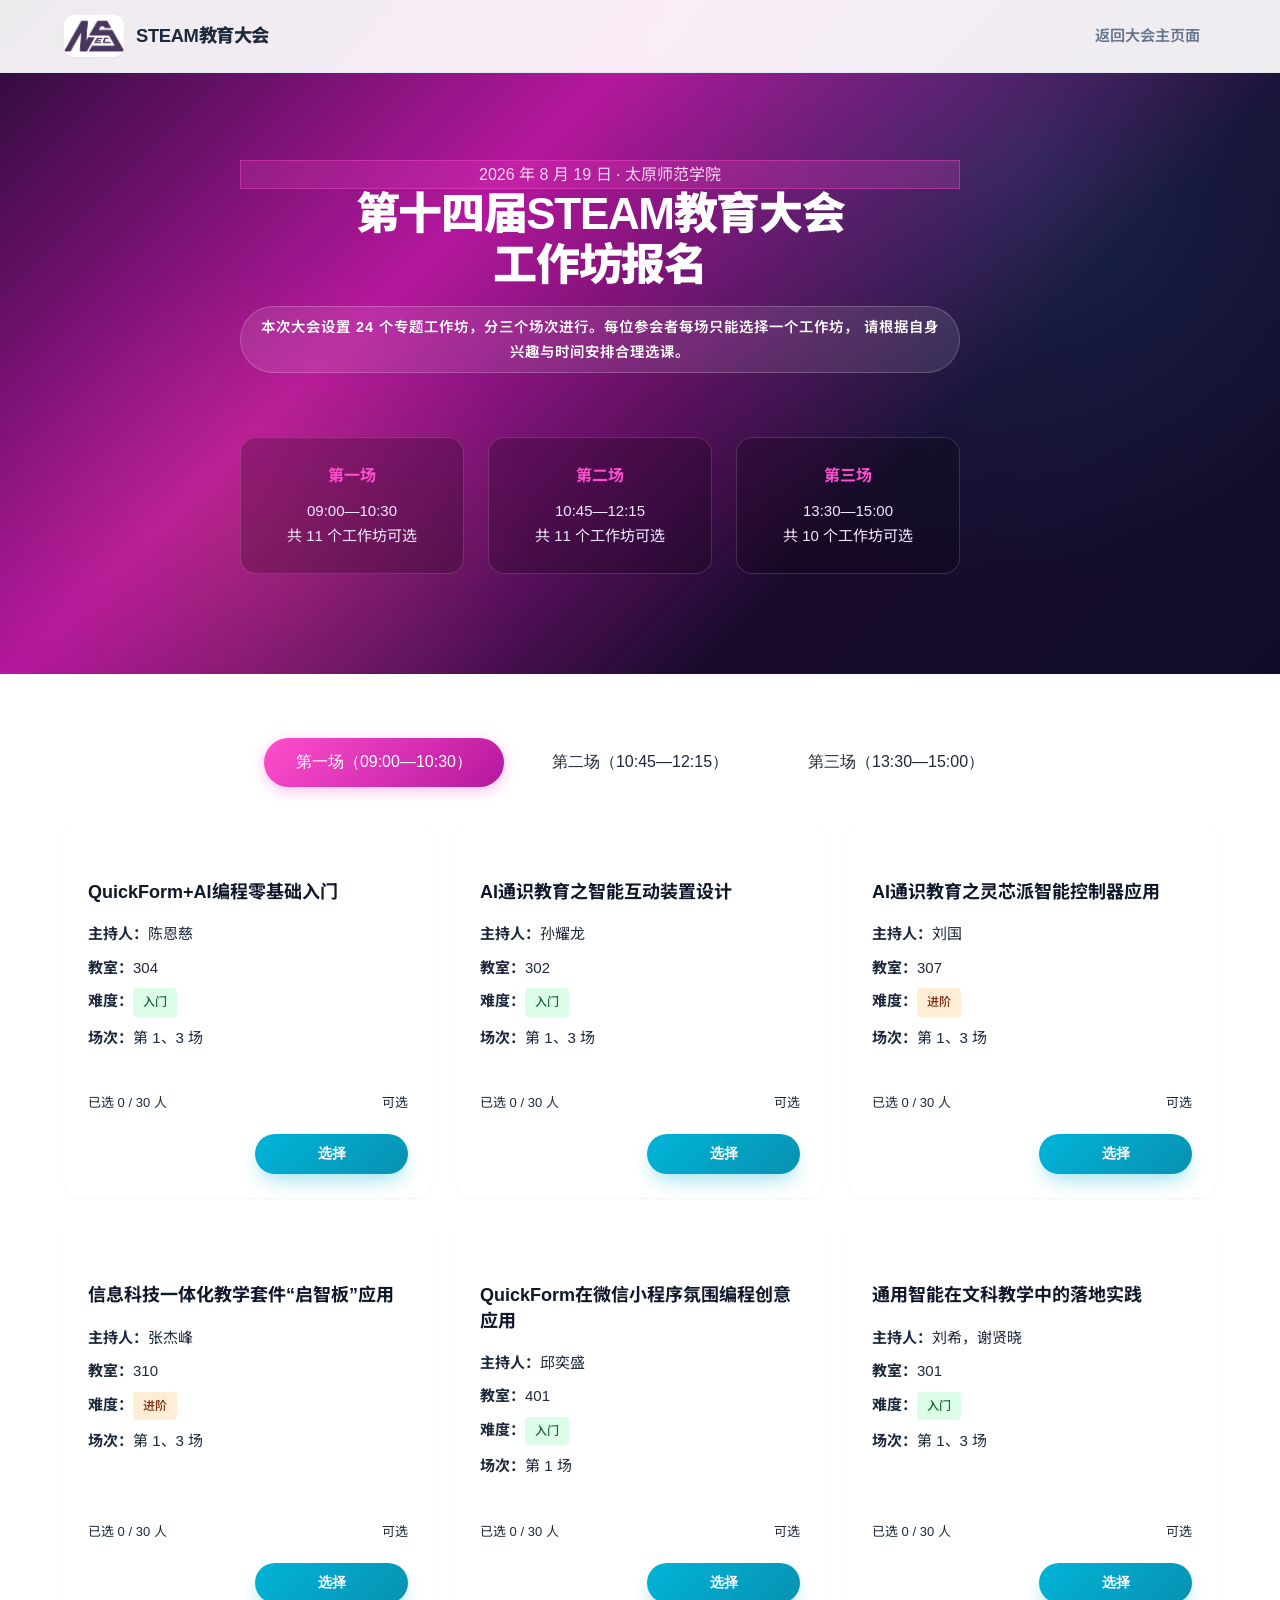
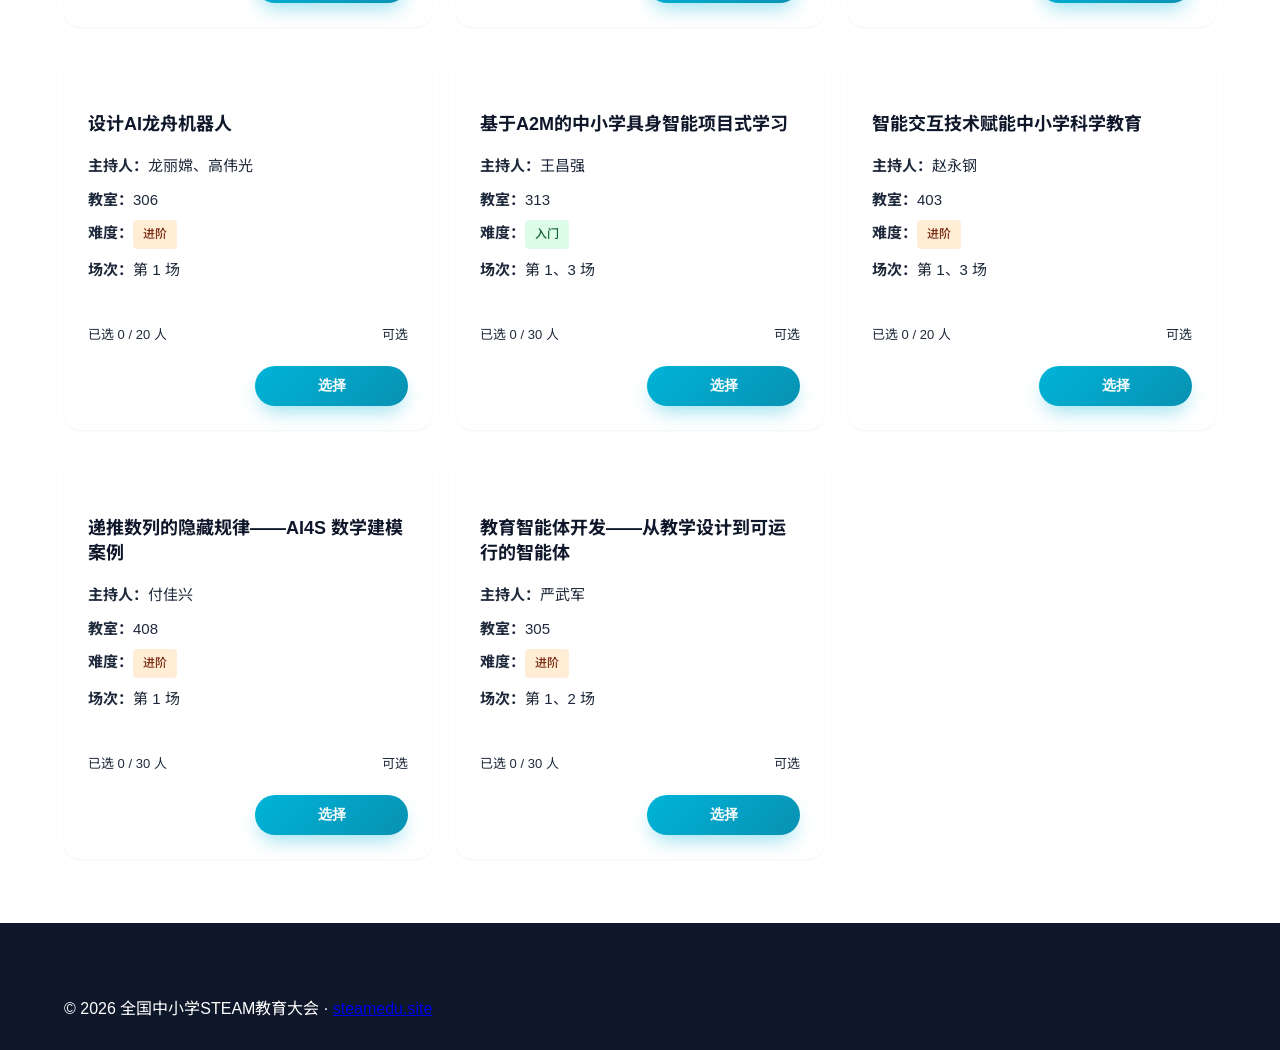
==== workshop/2026/index.html @ 45e596e3 "谢作如 更新" ====
<!DOCTYPE html>
<html lang="zh-CN">
<head>
  <meta charset="UTF-8">
  <meta name="viewport" content="width=device-width, initial-scale=1.0">
  <title>第十四届STEAM教育大会工作坊报名</title>
  <meta name="description" content="第十四届STEAM教育大会工作坊报名，支持三场工作坊选课、身份验证与在线提交。">
  <link rel="stylesheet" href="assets/css/style.css">
  <link rel="preconnect" href="https://fonts.googleapis.com">
  <link rel="preconnect" href="https://fonts.gstatic.com" crossorigin>
  <link href="https://fonts.googleapis.com/css2?family=Noto+Sans+SC:wght@300;400;500;700&display=swap" rel="stylesheet">
  <style>
    .workshop-page {
      min-height: calc(100vh - var(--header-height));
      padding: 4rem 0;
      background: var(--color-bg-alt);
    }

    .workshop-hero {
      background: linear-gradient(135deg, #240b36 0%, #b5179e 35%, #1a0b2e 70%, #0f0c29 100%);
      color: #fff;
    }

    .workshop-hero .hero-decoration {
      background:
        radial-gradient(circle at 15% 15%, rgba(255, 78, 205, 0.25) 0%, transparent 35%),
        radial-gradient(circle at 85% 85%, rgba(67, 97, 238, 0.2) 0%, transparent 35%),
        repeating-linear-gradient(-45deg, rgba(255, 255, 255, 0.03) 0px, rgba(255, 255, 255, 0.03) 1px, transparent 1px, transparent 30px);
    }

    .workshop-hero h1,
    .workshop-hero .hero-subtitle {
      color: #fff;
    }

    .workshop-hero .hero-label {
      color: #ffd6f5;
      background: rgba(255, 78, 205, 0.18);
      border: 1px solid rgba(255, 78, 205, 0.4);
    }

    .workshop-hero .hero-content {
      margin: 0 auto;
      text-align: center;
      max-width: 1100px;
    }

    .workshop-hero h1 {
      font-size: clamp(1.75rem, 4vw, 2.75rem);
      margin-bottom: 1rem;
    }

    @media (min-width: 768px) {
      .workshop-hero h1 {
        white-space: nowrap;
      }
    }

    .workshop-hero .hero-subtitle {
      margin-left: auto;
      margin-right: auto;
      max-width: 720px;
    }

    .intro-cards {
      display: grid;
      grid-template-columns: repeat(auto-fit, minmax(220px, 1fr));
      gap: 1.5rem;
      margin-top: 2.5rem;
    }

    .intro-card {
      padding: 1.5rem;
      background: rgba(0, 0, 0, 0.2);
      border: 1px solid rgba(255, 255, 255, 0.15);
      border-radius: var(--radius);
    }

    .intro-card h3 {
      margin: 0 0 0.5rem;
      font-size: 1rem;
      color: #ff4ecd;
    }

    .intro-card p {
      margin: 0;
      font-size: 0.9375rem;
      color: #f3e8ff;
    }

    .session-tabs {
      display: flex;
      justify-content: center;
      gap: 1rem;
      margin-bottom: 2rem;
      flex-wrap: wrap;
    }

    .session-tab {
      padding: 0.875rem 2rem;
      font-size: 1rem;
      font-weight: 500;
      color: var(--color-text);
      background: #fff;
      border: 1px solid var(--color-border);
      border-radius: 999px;
      cursor: pointer;
      transition: all 0.2s;
    }

    .session-tab:hover {
      border-color: var(--color-primary);
      color: var(--color-primary);
    }

    .session-tab.active {
      color: #fff;
      background: linear-gradient(135deg, #ff4ecd, #b5179e);
      border-color: transparent;
      box-shadow: 0 4px 14px rgba(255, 78, 205, 0.35);
    }

    .workshop-grid {
      display: grid;
      grid-template-columns: repeat(3, 1fr);
      gap: 1.5rem;
    }

    @media (max-width: 900px) {
      .workshop-grid {
        grid-template-columns: repeat(2, 1fr);
      }
    }

    @media (max-width: 640px) {
      .workshop-grid {
        grid-template-columns: 1fr;
      }
    }

    .workshop-card {
      display: flex;
      flex-direction: column;
      padding: 1.5rem;
      background: #fff;
      border: 1px solid var(--color-border);
      border-radius: var(--radius);
      box-shadow: var(--shadow-sm);
      transition: transform 0.2s, box-shadow 0.2s;
    }

    .workshop-card:hover {
      transform: translateY(-3px);
      box-shadow: var(--shadow-md);
    }

    .workshop-card.selected {
      border-color: #ff4ecd;
      box-shadow: 0 0 0 3px rgba(255, 78, 205, 0.12);
    }

    .workshop-card.disabled {
      opacity: 0.65;
      pointer-events: none;
    }

    .workshop-header {
      margin-bottom: 1rem;
    }

    .workshop-number {
      display: inline-block;
      margin-bottom: 0.5rem;
      padding: 0.25rem 0.625rem;
      font-size: 0.75rem;
      font-weight: 700;
      color: #fff;
      background: linear-gradient(135deg, var(--color-primary), var(--color-secondary));
      border-radius: 0.25rem;
    }

    .workshop-name {
      margin: 0;
      font-size: 1.125rem;
      font-weight: 700;
      color: #0f172a;
      cursor: pointer;
      line-height: 1.4;
    }

    .workshop-name:hover {
      color: var(--color-primary);
    }

    .workshop-meta {
      flex: 1;
      margin-bottom: 1.25rem;
    }

    .workshop-meta p {
      margin: 0 0 0.5rem;
      font-size: 0.9375rem;
      color: var(--color-text-light);
    }

    .workshop-meta strong {
      color: var(--color-text);
    }

    .workshop-progress {
      margin-bottom: 1.25rem;
    }

    .progress-bar {
      height: 0.5rem;
      background: var(--color-bg-alt);
      border-radius: 999px;
      overflow: hidden;
    }

    .progress-fill {
      height: 100%;
      background: linear-gradient(90deg, #ff4ecd, #b5179e);
      border-radius: 999px;
      transition: width 0.3s;
    }

    .progress-text {
      display: flex;
      justify-content: space-between;
      margin-top: 0.375rem;
      font-size: 0.8125rem;
      color: var(--color-text-light);
    }

    .workshop-actions {
      display: flex;
      gap: 0.75rem;
    }

    .btn-sm {
      flex: 1;
      padding: 0.625rem 1rem;
      font-size: 0.875rem;
    }

    .difficulty-badge {
      display: inline-block;
      padding: 0.25rem 0.625rem;
      font-size: 0.75rem;
      font-weight: 500;
      border-radius: 0.25rem;
    }

    .difficulty-beginner {
      color: #166534;
      background: #dcfce7;
    }

    .difficulty-advanced {
      color: #7c2d12;
      background: #ffedd5;
    }

    .modal-overlay {
      position: fixed;
      inset: 0;
      z-index: 200;
      display: none;
      align-items: center;
      justify-content: center;
      padding: 1.5rem;
      background: rgba(0, 0, 0, 0.6);
      backdrop-filter: blur(4px);
    }

    .modal-overlay.open {
      display: flex;
    }

    .modal {
      width: 100%;
      max-width: 920px;
      max-height: 90vh;
      overflow-y: auto;
      background: #fff;
      border-radius: var(--radius);
      box-shadow: var(--shadow-lg);
    }

    .modal-header {
      display: flex;
      align-items: center;
      justify-content: space-between;
      padding: 1.25rem 1.5rem;
      border-bottom: 1px solid var(--color-border);
    }

    .modal-header h3 {
      margin: 0;
      font-size: 1.5rem;
      color: #0f172a;
    }

    .modal-close {
      width: 2.25rem;
      height: 2.25rem;
      font-size: 1.75rem;
      color: var(--color-text-light);
      background: transparent;
      border: none;
      cursor: pointer;
    }

    .modal-body {
      padding: 1.5rem;
    }

    .modal-body p {
      margin: 0 0 0.75rem;
      color: var(--color-text-light);
    }

    .modal-body .detail-row {
      display: flex;
      gap: 0.5rem;
      margin-bottom: 0.625rem;
    }

    .modal-body .detail-label {
      flex-shrink: 0;
      width: 5rem;
      font-weight: 500;
      color: #0f172a;
    }

    .modal-footer {
      display: flex;
      justify-content: flex-end;
      gap: 0.75rem;
      padding: 1rem 1.5rem 1.5rem;
    }

    .detail-grid {
      display: grid;
      grid-template-columns: 260px 1fr;
      gap: 1.75rem;
    }

    @media (max-width: 720px) {
      .detail-grid {
        grid-template-columns: 1fr;
      }
    }

    .speaker-card {
      text-align: center;
    }

    .speaker-photo {
      width: 100%;
      max-width: 220px;
      aspect-ratio: 1 / 1;
      margin: 0 auto 1rem;
      object-fit: cover;
      border-radius: 50%;
      background: var(--color-bg-alt);
      border: 1px solid var(--color-border);
    }

    .speaker-photo.placeholder {
      display: flex;
      align-items: center;
      justify-content: center;
      color: var(--color-text-light);
      font-size: 0.875rem;
    }

    .speaker-photos {
      display: grid;
      grid-template-columns: repeat(2, 1fr);
      gap: 1rem;
      margin-bottom: 1rem;
    }

    .speaker-photos .speaker-photo {
      max-width: 100%;
      margin: 0;
    }

    .speaker-photos.single .speaker-photo {
      grid-column: span 2;
      max-width: 220px;
      margin: 0 auto;
    }

    .speaker-name {
      margin: 0 0 0.5rem;
      font-size: 1.125rem;
      font-weight: 700;
      color: #0f172a;
    }

    .speaker-info {
      font-size: 0.9375rem;
      color: var(--color-text-light);
      line-height: 1.6;
      text-align: left;
    }

    .workshop-description {
      margin-top: 1.25rem;
      padding-top: 1.25rem;
      border-top: 1px solid var(--color-border);
    }

    .workshop-description h4 {
      margin: 0 0 0.75rem;
      font-size: 1rem;
      color: #0f172a;
    }

    .workshop-description p {
      margin: 0;
      line-height: 1.7;
      color: var(--color-text);
    }

    .form-group {
      margin-bottom: 1rem;
    }

    .form-group label {
      display: block;
      margin-bottom: 0.375rem;
      font-weight: 500;
      color: #0f172a;
    }

    .form-control {
      width: 100%;
      padding: 0.75rem 1rem;
      font-size: 1rem;
      font-family: inherit;
      border: 1px solid var(--color-border);
      border-radius: 0.5rem;
      transition: border-color 0.2s, box-shadow 0.2s;
    }

    .form-control:focus {
      outline: none;
      border-color: var(--color-primary);
      box-shadow: 0 0 0 3px rgba(13, 110, 253, 0.1);
    }

    .status-message {
      margin-top: 1rem;
      padding: 0.875rem 1rem;
      border-radius: 0.5rem;
      font-size: 0.9375rem;
    }

    .status-message.success {
      color: #166534;
      background: #dcfce7;
    }

    .status-message.error {
      color: #991b1b;
      background: #fee2e2;
    }

    .status-message.info {
      color: #1e40af;
      background: #dbeafe;
    }

    .summary-panel {
      position: sticky;
      bottom: 1.5rem;
      max-width: 720px;
      margin: 2rem auto 0;
      padding: 1.25rem 1.5rem;
      background: #fff;
      border: 1px solid var(--color-border);
      border-radius: var(--radius);
      box-shadow: var(--shadow-lg);
    }

    .summary-panel h4 {
      margin: 0 0 0.75rem;
      font-size: 1rem;
      color: #0f172a;
    }

    .summary-list {
      margin: 0 0 1rem;
      padding: 0;
      list-style: none;
    }

    .summary-list li {
      display: flex;
      align-items: center;
      justify-content: space-between;
      gap: 1rem;
      padding: 0.625rem 0;
      font-size: 0.9375rem;
      border-bottom: 1px solid var(--color-border);
    }

    .summary-list li strong {
      flex: 1;
      min-width: 0;
      font-weight: 500;
    }

    .summary-list li .btn-sm {
      flex: 0 0 auto;
    }

    .summary-list li:last-child {
      border-bottom: none;
    }

    .summary-actions {
      display: flex;
      justify-content: flex-end;
    }

    .loading {
      text-align: center;
      padding: 3rem 0;
      color: var(--color-text-light);
    }

    .empty-state {
      text-align: center;
      padding: 3rem 0;
      color: var(--color-text-light);
    }

    @media (max-width: 640px) {
      .session-tab {
        padding: 0.75rem 1.25rem;
        font-size: 0.9375rem;
      }

      .modal {
        max-height: 95vh;
      }
    }
  </style>
</head>
<body>
  <header class="site-header">
    <div class="container">
      <a href="../../index.html" class="logo">
        <img src="../../images/logo_s.jpg" alt="全国中小学STEAM教育大会" class="logo-img">
        <span class="logo-text">STEAM教育大会</span>
      </a>
      <nav class="main-nav">
        <button class="nav-toggle" aria-label="打开菜单" aria-expanded="false">
          <span></span>
          <span></span>
          <span></span>
        </button>
        <ul class="nav-list">
          <li><a href="../../current.html">返回大会主页面</a></li>
        </ul>
      </nav>
    </div>
  </header>

  <main>
    <section class="hero workshop-hero">
      <div class="container">
        <div class="hero-content">
          <p class="hero-label">2026 年 8 月 19 日 · 太原师范学院</p>
          <h1>第十四届STEAM教育大会<br>工作坊报名</h1>
          <p class="hero-subtitle">
            本次大会设置 24 个专题工作坊，分三个场次进行。每位参会者每场只能选择一个工作坊，
            请根据自身兴趣与时间安排合理选课。
          </p>
          <div class="intro-cards">
            <div class="intro-card">
              <h3>第一场</h3>
              <p>09:00—10:30<br>共 11 个工作坊可选</p>
            </div>
            <div class="intro-card">
              <h3>第二场</h3>
              <p>10:45—12:15<br>共 11 个工作坊可选</p>
            </div>
            <div class="intro-card">
              <h3>第三场</h3>
              <p>13:30—15:00<br>共 10 个工作坊可选</p>
            </div>
          </div>
        </div>
      </div>
      <div class="hero-decoration" aria-hidden="true"></div>
    </section>

    <section class="workshop-page">
      <div class="container">
                <div class="session-tabs">
          <button class="session-tab active" data-session="1">第一场（09:00—10:30）</button>
          <button class="session-tab" data-session="2">第二场（10:45—12:15）</button>
          <button class="session-tab" data-session="3">第三场（13:30—15:00）</button>
        </div>

        <div id="workshopContainer" class="workshop-grid">
          <div class="loading">正在加载工作坊数据…</div>
        </div>

        <div id="summaryPanel" class="summary-panel" style="display: none;">
          <h4>已选工作坊</h4>
          <ul id="summaryList" class="summary-list"></ul>
          <div id="summaryStatus" class="status-message" style="display: none; margin-top: 1rem;"></div>
        </div>
      </div>
    </section>
  </main>

  <footer class="site-footer">
    <div class="container">
      <p>© <span id="year"></span> 全国中小学STEAM教育大会 · <a href="https://steamedu.site">steamedu.site</a></p>
    </div>
  </footer>

  <!-- Workshop Detail Modal -->
  <div class="modal-overlay" id="detailModal" aria-hidden="true">
    <div class="modal" role="dialog" aria-modal="true" aria-labelledby="detailModalTitle">
      <div class="modal-header">
        <h3 id="detailModalTitle">工作坊详情</h3>
        <button class="modal-close" data-close-modal>&times;</button>
      </div>
      <div class="modal-body" id="detailModalBody">
        <p>加载中…</p>
      </div>
      <div class="modal-footer">
        <button class="btn btn-secondary btn-sm" data-close-modal>关闭</button>
        <button class="btn btn-primary btn-sm" id="detailSelectBtn">选择该工作坊</button>
      </div>
    </div>
  </div>

  <!-- Identity Verification Modal -->
  <div class="modal-overlay" id="verifyModal" aria-hidden="true">
    <div class="modal" role="dialog" aria-modal="true" aria-labelledby="verifyModalTitle">
      <div class="modal-header">
        <h3 id="verifyModalTitle">身份验证</h3>
        <button class="modal-close" data-close-modal>&times;</button>
      </div>
      <div class="modal-body">
        <p id="verifyModalHint">请填写报名信息，系统将核验您是否在参会名单中。</p>
        <form id="verifyForm">
          <div class="form-group">
            <label for="userName">姓名</label>
            <input type="text" id="userName" class="form-control" placeholder="请输入姓名" required>
          </div>
          <div class="form-group">
            <label for="userPhone">手机（后 4 位）</label>
            <input type="tel" id="userPhone" class="form-control" placeholder="请输入手机后 4 位" maxlength="11" required>
            <span class="hint">为便于核验，请输入报名手机号的最后 4 位。</span>
          </div>
          <div id="verifyStatus" class="status-message" style="display: none;"></div>
          <div class="modal-footer" style="padding: 1rem 0 0;">
            <button type="button" class="btn btn-secondary btn-sm" data-close-modal>取消</button>
            <button type="submit" class="btn btn-primary btn-sm">验证并提交</button>
          </div>
        </form>
      </div>
    </div>
  </div>

  <script>
    document.getElementById('year').textContent = new Date().getFullYear();

    // Embedded workshop data from conference handbook
    // Embedded workshop data from conference handbook
    const WORKSHOPS = [
      {
            "id": 1,
            "name": "QuickForm+AI编程零基础入门",
            "target": "基础教育",
            "speaker": "陈恩慈",
            "location": "304",
            "time": "9:00-10:30、13:30-15:00",
            "sessions": [1,3],
            "capacity": 30,
            "difficulty": "入门",
            "description": "【工作坊简介】\nQuickForm是一个由温州科技高级中学和温州大学联合开发的轻量级数据服务，专门为大模型生成的交互网页而设计，嵌入专用地址后即可实现数据收集、分析与报告生成，专注于提供智能的数据分析和可视化功能。QuickForm发布后很快得到数万一线老师的欢迎，设计出各种创意应用。本工作坊介绍如何借助AI大模型，以自然语言编程的方式开发交互网页，并实现数据存储、读取，生成大屏数据看板、智能分析等。\n\n【预期产出】\n借助QuickForm完成一到两个教学相关的交互式网页案例的闭环设计。\n\n【参与者要求】\n自带笔记本电脑，预装谷歌浏览器（推荐）",
            "speakerInfo": "温州科技高级中学科创中心团队成员，温州科技高级中学科创导师，QuickForm教师版负责人，中国儿童中心人工智能课题负责人，多次指导学生在省市级比赛中获奖。",
            "speakerPhoto": "speakers/workshop_1_speaker1.jpeg",
            "speakerPhotos": ["speakers/workshop_1_speaker1.jpeg"]
      },
      {
            "id": 2,
            "name": "QuickForm在科技教育中的创意应用",
            "target": "基础教育",
            "speaker": "谢作如",
            "location": "308",
            "time": "10:45-12:15",
            "sessions": [2],
            "capacity": 30,
            "difficulty": "入门",
            "description": "【工作坊简介】\nQuickForm数据服务结合AI大模型，不需要编程基础就能开发各种交互网页，支持科技教育的实施。本工作坊精选了QuickForm在线版的各种精品项目，展示QuickForm在科技教育中各种创意应用，如科学数据汇聚、定时实验观测、多模态数据采集等。主持人不仅手把手展示一个最简交互网页的制作流程，还将介绍QFlink服务的使用，并展示如何在本地借助龙虾类工具配置环境，二次开发。\n\n【预期产出】\n借助大模型或者通用智能体，基于QuickForm数据服务实现个性化的创意应用。\n\n【参与者要求】\n自带电脑、提前安装workbuddy、QClaw和Trae等工具",
            "speakerInfo": "温州科技高级中学AI科创中心主任，正高级教师，浙江省特级教师，中国青少年科技教育工作者协会AI普及教育专业委员会副主任委员，中国STEM教育2029创新行动计划专家库成员，XEduPro、QuickForm等开源项目发起人，清华大学出版社人工智能通识教材执行主编。",
            "speakerPhoto": "speakers/workshop_2_speaker1.jpeg",
            "speakerPhotos": ["speakers/workshop_2_speaker1.jpeg"]
      },
      {
            "id": 3,
            "name": "基于 XEdu Client 的 AI 实验设计与教学应用",
            "target": "基础教育",
            "speaker": "王海涛，孙蒙恩",
            "location": "309",
            "time": "10:45-12:15",
            "sessions": [2],
            "capacity": 20,
            "difficulty": "进阶",
            "description": "【工作坊简介】\nXEdu Client 面向人工智能日常课堂中的真实需求，帮助教师解决实验环境搭建繁、教学资源组织散、学生动手参与弱、AI 案例难迁移等问题，让 AI 课程从“演示型教学”走向“体验式、任务式、实践型教学”。本工作坊将结合“人体姿态控制开源硬件”主题案例，带领教师体验如何借助 XEdu Client 组织资源、开展实验、创建课程并分享课程，使 AI 教学更容易在日常课堂中落地。\n\n【预期产出】\n完成一次“人体姿态控制开源硬件”AI 实验体验，并基于 XEdu Client 创建和分享一门可用于日常教学的课程。\n\n【参与者要求】\n自带电脑，XEdu Client 教师快速上手根据文档提前安装与熟悉 XEdu Client",
            "speakerInfo": "王海涛，上海科技大学附属学校教师，XEduPro项目核心成员，XEdu Client 项目发起人，清华大学《人工智能通识》教材八年级分册主编。主持编写中国科协青少中心发布的《全国青少年人工智能创新实践案例指南》，曾任浦江国家实验室教育研究员，商汤科技高级项目经理。长期从事人工智能课程设计、教学实践与项目推广工作。\n孙蒙恩，上海科技大学附属学校教师，从事科学、创客类课程开发与教学实践。",
            "speakerPhoto": "speakers/workshop_3_speaker1.png",
            "speakerPhotos": ["speakers/workshop_3_speaker1.png"]
      },
      {
            "id": 4,
            "name": "AI通识教育之智能互动装置设计",
            "target": "基础教育",
            "speaker": "孙耀龙",
            "location": "302",
            "time": "9:00-10:30、13:30-15:00",
            "sessions": [1,3],
            "capacity": 30,
            "difficulty": "入门",
            "description": "【工作坊简介】\n人工智能互动展品系列是一个由多个独立人工智能互动展品模块组成的智能互动装置，每个人工智能互动展品都集成了不同的传感器（如距离、触摸、声音、光线等）和输出元件（如LED灯带、舵机、扬声器、显示屏等）。本工作坊将带领参与者零代码训练一个属于自己的AI分类模型，并将其部署到人工智能互动展品硬件上，让每个人工智能互动展品“听懂”特定指令并做出专属反应。\n\n【预期产出】\n零代码完成一个AI分类模型的训练与部署，将模型部署到人工智能互动展品硬件上，实现“触发→识别→反馈”的完整互动。\n\n【参与者要求】\n自带笔记本电脑",
            "speakerInfo": "电子信息专家，太原市人工智能行业协会科普专业委员会副主任。",
            "speakerPhoto": "speakers/workshop_4_speaker1.png",
            "speakerPhotos": ["speakers/workshop_4_speaker1.png"]
      },
      {
            "id": 5,
            "name": "AI通识教育之灵芯派智能控制器应用",
            "target": "基础教育",
            "speaker": "刘国",
            "location": "307",
            "time": "9:00-10:30、13:30-15:00",
            "sessions": [1,3],
            "capacity": 30,
            "difficulty": "进阶",
            "description": "【工作坊简介】\n灵芯派是专为中小学人工智能教育设计的智能控制器，搭载1.0TOPS AI算力NPU，集成4寸触摸屏、麦克风、扬声器及6路传感器/6路电机接口，兼容中鸣机器人全生态传感器与执行器。本工作坊将以灵芯派为核心平台，带领参与者经历的完整AI硬件开发流程。让参与者在2小时内掌握灵芯派从开机到AI应用落地的全流程操作，最终完成一个\"语音指令→大模型理解→硬件响应\"的具身智能互动项目。\n\n【预期产出】\n学会调用smartpi库实现视觉识别（手势/人脸/目标/姿态/二维码）、语音交互（ASR+TTS）、模型推理（ONNX/RKNN）及联网大模型（DeepSeek-V3）等AI能力，完成1-2个可带走的课堂级AI互动项目。\n\n【参与者要求】\n自带笔记本电脑",
            "speakerInfo": "太原市尖草坪区中小学信息技术工作室主持人、太原市高中信息技术兼职教研员、太原市高中信息技术学科带头人、太原市教育技术类名师工作室导师、山西省高中信息技术教学评价专家组成员、中国电子学会人工智能专家组成员。",
            "speakerPhoto": "speakers/workshop_5_speaker1.jpeg",
            "speakerPhotos": ["speakers/workshop_5_speaker1.jpeg"]
      },
      {
            "id": 6,
            "name": "信息科技一体化教学套件“启智板”应用",
            "target": "基础教育",
            "speaker": "张杰峰",
            "location": "310",
            "time": "9:00-10:30、13:30-15:00",
            "sessions": [1,3],
            "capacity": 30,
            "difficulty": "进阶",
            "description": "【工作坊简介】\n本工作坊依托专为小学、初中信息科技课程研发的“启智板”信息科技一体化教学套件，旨在帮助参与者深入理解物联网与人工智能的硬件底层逻辑。套件以高性能ESP32-S3处理器为核心，集成了Wi-Fi/蓝牙通信、多种传感器（彩灯、按键、光敏、声音、图像识别等）及执行器，构建了“硬件实操-软件编程-虚实融合”的三位一体教学体系。参与者将利用图形化或Python编程平台，调用启智板内置的丰富接口，从零搭建一个具备环境感知能力的智能终端。\n\n【预期产出】\n设计并实现一个具备远程监控或自动化控制功能的智能装置。\n\n【参与者要求】\n自带笔记本电脑",
            "speakerInfo": "太原市刘瑞军名师工作室导师，山西省中考命题组核心成员，山西省教学能手，太原市学科带头人，“国培计划”优秀辅导员。",
            "speakerPhoto": "speakers/workshop_6_speaker1.jpeg",
            "speakerPhotos": ["speakers/workshop_6_speaker1.jpeg"]
      },
      {
            "id": 7,
            "name": "QuickForm在微信小程序氛围编程创意应用",
            "target": "基础教育",
            "speaker": "邱奕盛",
            "location": "401",
            "time": "9:00-10:30",
            "sessions": [1],
            "capacity": 30,
            "difficulty": "入门",
            "description": "【工作坊简介】\n微信小程序作为国内日活用户数量领先的程序平台，非常适合作为学生氛围编程的练手项目。“微信小程序教育平台”完全公益、免费，致力于促进青少年科技创新培养。本工作坊为老师准备了“微信小程序教育平台”教师版体验账号，老师可以借助免费不限量的氛围编程助手，快速实现可以分发的小程序开发。再结合QuickForm，可以便捷地搭建小程序后台服务，实现前后段敏捷开发。\n\n【预期产出】\n每位参与者完成QuickForm的注册，并完成1-2个微信小程序的敏捷开发，最后得到小程序码。\n\n【参与者要求】\n携带手机和电脑，预装谷歌浏览器，可以提前注册QuickForm（https://quickform.cn/ ）。",
            "speakerInfo": "上海科技大学附属学校教师，开设信息科技、人工智能、APCSP等课程。主导完成XEduPro算力国产化迁移工作。曾任上海人工智能实验室研究员，负责开源系列工具XEdu等智能教育工具和课程研发，2023年度创客教育创新人物，参与《基于AI全链路项目的高中生人工智能素养培养策略研究》《一体化开源儿童人工智能教学平台的开发研究》等课题研究，参与编写清华大学出版社《信息科技》、《人工智能通识》等教材。",
            "speakerPhoto": "speakers/workshop_7_speaker1.png",
            "speakerPhotos": ["speakers/workshop_7_speaker1.png"]
      },
      {
            "id": 8,
            "name": "WorkBuddy赋能AI教学创意应用",
            "target": "基础教育",
            "speaker": "曹辰阳",
            "location": "404",
            "time": "10:45-12:15",
            "sessions": [2],
            "capacity": 30,
            "difficulty": "入门",
            "description": "【工作坊简介】\nAI工具正深度改变教师备课教研与课堂实践。WorkBuddy是面向教学场景的AI智能工作台，可辅助教师快速生成教案、交互课件、课题小工具等教学资源。本工作坊提供实操体验环境，教师依托WorkBuddy无需复杂编程，即可快速产出可用的教学素材与课堂小应用，助力日常备课、课堂教学、课题研究落地实践。\n\n【预期产出】\n每位参与者完成WorkBuddy实操体验，借助WorkBuddy完成2‑3份教学成果，可产出教案、交互课件或课堂课题小工具成品。\n\n【参与者要求】\n携带手机和电脑，预装谷歌浏览器和workbuddy软件，需要提前注册登录workbuddy",
            "speakerInfo": "中国教育技术协会数字化环境专委会高级教员，AI+教育领域资深专家。深耕教育数智化多年，主导多款AI教学产品规划与迭代，带领团队攻克教学场景智能化核心难题，推动技术与课堂、实训深度融合，以数智手段赋能教育提质增效。",
            "speakerPhoto": "speakers/workshop_8_speaker1.png",
            "speakerPhotos": ["speakers/workshop_8_speaker1.png"]
      },
      {
            "id": 9,
            "name": "QuickClass赋能教学研一体化",
            "target": "基础教育",
            "speaker": "耿秋萍",
            "location": "313",
            "time": "10:45-12:15",
            "sessions": [2],
            "capacity": 30,
            "difficulty": "入门",
            "description": "【工作坊简介】\nQuickClass是一个面向课堂的AI智能体教学平台，不需技术背景就能搭建AI驱动的互动课堂。本工作坊精选了QuickClass的典型课例项目，展示其在跨学科中的创意应用。将演示如何本地部署与配置，，并手把手指导完成一个完整课例的搭建全流程，还将介绍如何基于课堂数据一键生成学情报告与教研论文初稿，并演示满足个性化教研需求。\n\n【预期产出】\n完成QuickClass的本地部署与配置，借助QuickClass完成一个完整的AI互动课例搭建，可产出可直接运行的AI课堂活动、一份多维学情分析报告以及一篇自动生成的教研论文初稿\n\n【参与者要求】\n自带笔记本电脑",
            "speakerInfo": "江阴市山观高级中学教师，无锡市学科带头人，江苏省人工智能领航教师。曾获江苏省基本功一等奖、无锡市优质课一等奖、无锡市教师技能大赛一等奖。主持江苏省重点规划课题《发生学视角下高中人工智能课程项目化教学的实践研究》，并核心参与国家社科基金课题与多项省市规划课题研究。",
            "speakerPhoto": "speakers/workshop_9_speaker1.png",
            "speakerPhotos": ["speakers/workshop_9_speaker1.png"]
      },
      {
            "id": 10,
            "name": "DeepSeek技术助力科学实践课设计",
            "target": "基础教育",
            "speaker": "何国柱",
            "location": "405",
            "time": "10:45-12:15",
            "sessions": [2],
            "capacity": 20,
            "difficulty": "入门",
            "description": "【工作坊简介】\n深圳市“每周半天计划”：以万物为教材，把世界做课堂，从2024年秋季学期，启动“每周半天计划”。其中科学实践课程的开发是一大版块，利用DeepSeek等技术助力科学实践课的开发与设计，让技术成为连接知识与现实的桥梁，引导学生在真实情境中探索科学奥秘。本课程旨在打破传统课堂边界，通过技术赋能与实地探究的深度融合，让学生在“做中学”里重塑科学思维，真正实现对自然规律的深度理解与创新应用。这不仅是教学方式的革新，更是教育回归本质的尝试：让知识在触摸中变得温热，让思维在行走中生出根系。\n\n【预期产出】\n将沉淀半天（3课时）可复制的“技术+实地”科学实践课程体系，包含完整的教案库、学生探究手册及教师指导指南。\n\n【参与者要求】\n需具备基础科学探究兴趣，对Al工具有一定操作能力，并拥有良好的团队协作精神与户外实践安全意识。",
            "speakerInfo": "深圳市格致中学化学教师，高级教师，广东教育学会家校社协同育人专业委员会理事。山西师范大学教育（学科教学化学）专业学位硕士研究生行业导师。参与编写论著4部，专著1部，公开发表论文2篇，获得省教学成果奖二等奖，主持省规划课题1项（已结题），主持深圳市“每周半天计划”一项（已结项），参与深圳市每周半天计划一项（已结项），在跨学科项目式学习与科学实践课程开发方面拥有丰富的理论与实践经验。",
            "speakerPhoto": "speakers/workshop_10_speaker1.png",
            "speakerPhotos": ["speakers/workshop_10_speaker1.png"]
      },
      {
            "id": 11,
            "name": "通用智能在文科教学中的落地实践",
            "target": "基础教育",
            "speaker": "刘希，谢贤晓",
            "location": "301",
            "time": "9:00-10:30、13:30-15:00",
            "sessions": [1,3],
            "capacity": 30,
            "difficulty": "入门",
            "description": "【工作坊简介】\n文科教师面对大量结构相似的重复工作——备课资源、课堂互动工具、数据整理、材料归档，每次都从头来过。本工作坊从一位小学语文教师的真实实践出发，展示如何利用桌面智能体workbuddy将教学流程封装为可复用的Skill技能包，覆盖文档生成与HTML交互网页制作。参与者无需编程基础，将经历\"跑通场景→封装Skill→反复调用\"的完整过程，最终每人产出一个适配自身教学需求的Skill，工作坊结束即可用于日常。\n\n【预期产出】\n每位参与者独立完成一个WorkBuddySkill技能包的设计与开发\n\n【参与者要求】\n携带手机和电脑，预装workbuddy软件，需要提前注册登录workbuddy",
            "speakerInfo": "谢贤晓，平阳县教师发展中心副主任，小学信息科技、创客研训员，中国电子学会现代教育技术分会创客教育专家组成员，2023年度全国创客教育创新人物提名奖。清华大学出版社《信息科技》、《人工智能通识》教材小学段副主编。\n刘希，跨界教育践行者，AI语文教学先行者。杭州市竞舟小学语文高级教师，持有中国电子学会AI智能体应用开发工程师及中科院心理所心理咨询师双项认证，深耕AI技术应用与儿童心理成长。曾获杭州市教育改革创新\"十大年度班主任\"、浙江省优秀班集体班主任、全国创新杯竞赛优秀指导师；论文多次获省一等奖，发表于《小学语文教师》等核心期刊。参于编写《课文里的写作密码》《绘本里的写作密码》《小学生快乐阅读三合一》等书籍，即将出版书籍《AI语文学习法》。",
            "speakerPhoto": "speakers/workshop_11_speaker1.jpeg",
            "speakerPhotos": ["speakers/workshop_11_speaker1.jpeg","speakers/workshop_11_speaker2.jpeg"]
      },
      {
            "id": 12,
            "name": "设计AI龙舟机器人",
            "target": "基础教育",
            "speaker": "龙丽嫦、高伟光",
            "location": "306",
            "time": "9:00-10:30",
            "sessions": [1],
            "capacity": 20,
            "difficulty": "进阶",
            "description": "【工作坊简介】\n本工作坊以中国传统龙舟文化为载体，融合人工智能技术，带领教师体验完整的STEAM项目式学习流程。参与者将亲手完成AI龙舟机器人的工程搭建、MIND+图形化编程开发，以及AI视觉等前沿技术的实际接入与应用。主要是通过机器人结构件完成龙舟模型的机械装配，理解传动等结构设计原理。基于Arduino硬件平台，使用MIND+图形化编程环境实现龙舟机器人的运动控制、传感器反馈与交互逻辑。引入AI模块，让机器人具备\"智能判断\"能力，体验人工智能在教育场景中的落地实践。\n\n【预期产出】\n帮助教师掌握一套完整的AI+机器人教学案例，能够在返校后独立开展类似课程。\n\n【参与者要求】\n自带有摄像头的笔记本电脑，预装Mind+1.81RC3.0",
            "speakerInfo": "龙丽嫦，广东省特级教师,广州市电化教育馆教研员，红棉创客空间创始人、负责人。华南师范大学教师教育学部兼职教授、教育信息术学院校外硕士生导师。广州市龙丽教育专家工作室主持人(2025-2027年)。广东省科技教育名师工作室主持人(2023-2027年)，广州市第三批名教师(2013年)。中国电子学会现代教育技术分会创客教育专家委员。曾任多年全国中小学创客项目评委专家组组长、全国人工智能示范区校)培育项目师资培训组组长。全国普通高中信息技术教材(粤教版)选择性必修6《开源硬件项目设计》主编。主持多个国家级、省市级科创课题，在《电化教育研究》等核心期刊、其他各级学术期刊公开发表论文30多篇，出版著作3本，参与制作课程被认定为国家级、省级一流本科课程，作为主持人获广东省基础教育教学成果奖一等奖2项。将红棉创客空间打造为广州市、广东省首批优秀教育创客空间，培育红棉创客教育导师团队为省级实践共同体重点项目成员,多位成员成长为省、市科技教育名教师、名师工作室主持人。获2023年全国十大创客年度人物称号。\n高伟光，广州市白云中学信息技术教师、科创中心负责人，广州市白云区科创/STEAM教育应用联盟基地负责人。现任广东省科技教育名师工作室主持人，广州市电化教育馆红棉创客空间创客导师。获评南粤优秀教师、广东省科普讲师团成员、广州市优秀科普工作者、广州市十佳科技辅导员、广东省教学成果一等奖。2019—2026年担任原电脑制作活动广东省省赛创意智造项目负责人及评委。近年来指导学生参加各级竞赛获区级以上荣誉277项（次）、市级120项（次）、省级以上36项（次）、国家级5项（次），其中全国一等奖2项（次）。多次担任App Invento r培训、创客专项培训、激光切割技术师资培训主讲导师。参与编著《激光切割与LaserMaker建模》《App Inventor与开源硬件创意编程》《超有趣的少儿STEAM学习项目》《App Inventor创意趣味编程进阶》等著作；全国普通高中信息技术教材（粤教版）选择性必修6《开源硬件项目设计》核心作者。",
            "speakerPhoto": "speakers/workshop_12_speaker1.jpeg",
            "speakerPhotos": ["speakers/workshop_12_speaker1.jpeg","speakers/workshop_12_speaker2.jpeg"]
      },
      {
            "id": 13,
            "name": "基于A2M的中小学具身智能项目式学习",
            "target": "基础教育",
            "speaker": "王昌强",
            "location": "313",
            "time": "9:00-10:30、13:30-15:00",
            "sessions": [1,3],
            "capacity": 30,
            "difficulty": "入门",
            "description": "【工作坊简介】\n面向中小学科技教师、信息科技教师及STEAM教育工作者，以一个可现场完成的智能装置为载体，带领参与者使用A2M平台经历“创意构思—任务生成—AI编程—硬件接线—运行测试—原理理解—作品改进—成果展示”的完整过程。工作坊突出AI与开源硬件的深度融合，强调AI不是代替学生思考，而是帮助学生降低编程门槛，在真实作品中学习传感器、控制逻辑与工程调试，探索可复制、可评价、可持续实施的中小学人工智能项目式教学模式。\n\n【预期产出】\n借助A2M平台完成简易嵌入式开发作品\n\n【参与者要求】\n自带笔记本电脑",
            "speakerInfo": "中国儿童中心科技教育教师，长期从事青少年科技教育、编程教育、创客教育及开源硬件项目教学，聚焦人工智能赋能科学教育与项目式学习实践。现开展“基于AI编程工具的开源硬件项目式课程设计与实施研究”，参与A2M平台研发与课程实践，注重将真实问题、工程设计、作品迭代和过程性评价融入课堂，在科技课程研发、学生创新作品指导及科技竞赛辅导等方面具有丰富的一线经验。",
            "speakerPhoto": "speakers/workshop_13_speaker1.jpeg",
            "speakerPhotos": ["speakers/workshop_13_speaker1.jpeg"]
      },
      {
            "id": 14,
            "name": "基于龙虾类工具的智能家居案例设计",
            "target": "基础教育",
            "speaker": "郑祥",
            "location": "302",
            "time": "10:45-12:15",
            "sessions": [2],
            "capacity": 30,
            "difficulty": "进阶",
            "description": "【工作坊简介】\n语音控灯、智能调速、自动感应，这些常见的智能家居功能究竟如何实现？本工作坊以掌控板为硬件基础，结合本地类龙虾工具与SIoT物联网平台的安装部署与实操使用，通过几个典型的智能家居案例分享，带领学员从零基础实现有趣的智能家居互动案例。\n\n【预期产出】\n每位参与者将掌握用本地类龙虾工具实现个性化的智能家居互动作品。\n\n【参与者要求】\n自带笔记本电脑",
            "speakerInfo": "2016年《全国校长信息化领导能力高级研修班暨全国创客教育骨干团队专题研修班》培训指导师，浙江省名师工作室学科带头人，青少年AI开源课程众筹计划行动负责人之一。全国中小学机器人教学展评活动机器人教学基本功竞赛一等奖，专著《跟我学App Inventor2》在清华大学出版社出版，课程《人工智能入门》入选浙江省级课程，多篇文章在国家级刊物《中国信息技术教育》发表，清华大学出版社《信息科技八年级》、《人工智能七年级》通识教材核心编委。",
            "speakerPhoto": "speakers/workshop_14_speaker1.jpeg",
            "speakerPhotos": ["speakers/workshop_14_speaker1.jpeg"]
      },
      {
            "id": 15,
            "name": "当掌控板遇上QuickForm——小板子玩转大屏幕",
            "target": "基础教育",
            "speaker": "刘正云",
            "location": "306",
            "time": "10:45-12:15",
            "sessions": [2],
            "capacity": 30,
            "difficulty": "入门",
            "description": "【工作坊简介】\n课堂互动还靠举手抢答？想搞个弹幕墙让全班参与又怕编程太难？想做体感游戏激发课堂氛围却不知道从哪下手？这些创意，掌控板与QuickForm就能帮你实现。掌控板是一块巴掌大的智能硬件，按键、加速度计、声音、光线传感器、Wi-Fi一应俱全；QuickForm是专为AI交互网页设计的轻量级数据服务，一行地址嵌入即可实现数据汇聚、实时大屏与智能分析。当两者相遇，一块小板子就变成了通往云端大屏的\"遥控器\"——你手里做什么，大屏上就变什么。本次工作坊将带老师们用掌控板做互动终端、QuickForm做数据大屏，从按键交互到传感器感知再到多终端协同，逐步搭出多个难度递进的创意互动项目。\n\n【预期产出】\n每位参与者完成掌控板与QuickForm的联调，独立搭建多个创意互动项目，成品可直接用于课堂互动活动。\n\n【参与者要求】\n自带笔记本电脑",
            "speakerInfo": "刘正云，南通大学附属中学人工智能实践室负责人，南通市市直学校智教未来人工智能工作室主持人，南通市局直学科带头人，南通大学教育科学学院主讲教师，南通大学教育硕士研究生培养导师，江苏省高中信息科技评优课一等奖，第八届全国中小学人工智能教育展示活动教师基本功展评评委。新课标普通高中信息技术部编教材核心作者，清华版初中信息科技教材核心编委。",
            "speakerPhoto": "speakers/workshop_15_speaker1.png",
            "speakerPhotos": ["speakers/workshop_15_speaker1.png"]
      },
      {
            "id": 16,
            "name": "借助 WorkBuddy 与掌控板开展科学实验",
            "target": "基础教育",
            "speaker": "张敬云",
            "location": "308",
            "time": "13:30-15:00",
            "sessions": [3],
            "capacity": 30,
            "difficulty": "进阶",
            "description": "【工作坊简介】\n科学实验是培养学生科学思维与实践能力的重要途径，但专业数据采集设备价格不菲，中小学课堂难以常态化开展。本工作坊以掌控板作为数据采集终端，搭配 WorkBuddy 辅助实验设计、代码生成与数据分析，让科学实验真正走进日常课堂。工作坊围绕\"采集—传输—分析—报告\"完整闭环展开，从单组测量到多终端协同观测，带领教师体验 AI 辅助下低成本科学实验的全流程，并产出一个可直接用于日常教学的实验案例。\n\n【预期产出】\n搭建一个基于掌控板的数据采集终端，掌握 AI 辅助科学探究的完整流程，产出一个可用于日常课堂的探究实验案例。\n\n【参与者要求】\n自带笔记本电脑",
            "speakerInfo": "张敬云，镇江市实验高级中学信息技术教师，镇江市教坛新秀，镇江市学术技术新秀，镇江市高中信息科技评优课一等奖。第八届全国中小学人工智能教育展示活动评委，全国青少年人工智能创新实践活动优秀指导教师，清华大学出版社初中信息技术教材核心编委。",
            "speakerPhoto": "speakers/workshop_16_speaker1.jpeg",
            "speakerPhotos": ["speakers/workshop_16_speaker1.jpeg"]
      },
      {
            "id": 17,
            "name": "AI 编程与交互课件专题",
            "target": "基础教育",
            "speaker": "张志强",
            "location": "401",
            "time": "13:30-15:00",
            "sessions": [3],
            "capacity": 30,
            "difficulty": "进阶",
            "description": "【工作坊简介】\nDeepSeek 可快速生成轻量化网页交互课件，上手门槛低，但原生网页无法持久化存储练习、错题等学情数据；扣子编程平台可便捷补充数据存储能力，补齐网页课件短板。本工作坊以高中信息科技《数据编码》为贯穿全程的统一案例，带领中小学教师学习可交互式课件基础概念，讲解交互式课件对比传统课件的优化优势，依次实操使用 DeepSeek 快速搭建简易交互课件原型、利用扣子编程制作带数据留存功能的完整版课件，梳理标准化课件制作流程与通用模板，讲解课件评价标准，帮助教师掌握可迁移的课件制作思路，能够自主把制作经验复用至各学科教学课件开发。\n\n【预期产出】\n借助 DeepSeek 搭建简易无存储交互课件原型，依托扣子编程完成可留存数据的《数据编码》完整交互课件 Demo，掌握通用课件模板，能够自主迁移模板制作其他学科交互课件，配套获得完整分步实操文档与课件评价参考标准。\n\n【参与者要求】\n自带笔记本电脑，预装浏览器，具备基础 AI 使用与简单编程常识，无需精通编程语言。",
            "speakerInfo": "张志强，山西省榆次第一中学校信息技术教师。具备 AI 编程、网页交互课件开发经验，深耕中小学信息科技课堂教学，熟悉 DeepSeek、扣子编程等常用 AI 开发工具，长期研究交互式课件落地教学与课件模板标准化迁移应用，专注一线数字化教学资源研发。",
            "speakerPhoto": "",
            "speakerPhotos": []
      },
      {
            "id": 18,
            "name": "AI编程+掌控板设计人机互动作品",
            "target": "基础教育",
            "speaker": "钟以维",
            "location": "408",
            "time": "10:45-12:15",
            "sessions": [2],
            "capacity": 20,
            "difficulty": "进阶",
            "description": "【工作坊简介】\n人机互动技术结合AI大模型，能够打破传统鼠标和键盘的限制，以更自然的方式发出操作指令，支持科技教育的创新实施()。本工作坊精选了人机互动设计的各种精品项目，展示各种前沿技术在科技教育中的创意应用，如水果手柄、计算机视觉手势识别、运动传感器姿态检测等。主持人不仅手把手展示一个基于Web页面的手势识别模型的训练与网页应用的二次开发流程，还将介绍掌控板作为智能终端的使用，并展示如何借助大模型提示词辅助编写代码（MicroPython与Python），通过UDP通信协议配置虚拟按键环境，实现电脑控制程序的开发。\n\n【预期产出】\n借助大模型（提示词辅助编程），基于掌控板等智能终端与传感器技术，实现如“电脑魔法控制器”、“太空弹球”体感控制等个性化的人机互动创意应用。\n\n【参与者要求】\n自带笔记本电脑，预装浏览器，带掌控板等智能终端。",
            "speakerInfo": "钟以维，浙江大学计算机应用技术硕士，清华大学出版社中小学人工智能教材分册主编，浙江教育出版社高中信息科技教材编委，2026年全国第九届中小学人工智能课堂展评活动特等奖获得者。",
            "speakerPhoto": "speakers/workshop_18_speaker1.jpeg",
            "speakerPhotos": ["speakers/workshop_18_speaker1.jpeg"]
      },
      {
            "id": 19,
            "name": "模拟星际种植实验室：AI支持的科创项目化学习样式",
            "target": "基础教育",
            "speaker": "徐德亮，李娟燕",
            "location": "309",
            "time": "13:30-15:00",
            "sessions": [3],
            "capacity": 20,
            "difficulty": "进阶",
            "description": "【工作坊简介】\n面向一线教师、社团辅导员，聚焦小学GAI支持的科创课堂项目落地难点，解决前沿科普素材抽象、AI硬件教学门槛高、PBL重构流程零散等实施痛点，本工作坊聚焦PBL中的GAI使用，构建虚实结合、分层探究的GAI支持PBL实践。以模拟太空种植精品校本课程为核心案例，采用理论筑基+分组实操，带领教师梳理太空种植科学原理、开源软件与智能硬件实操的虚实协同助力，拆解GAI支持下的PBL探索新样式。理论层面依托星际种植校本课程，研习太空种植原理、AI科创教学逻辑与项目化实施路径；实践层面实操太空种植装置搭建、参数调试与数据监测，掌握可落地课堂项目；教研层面梳理出一套可复制、可推广的GAI支持下的科创项目化学习实施样式。\n\n【预期产出】\n参训教师沉浸式体验完整GAI支持PBL实施样式，配套教学设计模板与学习支架，产出适配科创赛事的指导方案、低成本硬件实操，可直接落地校本科技课与社团活动的实施策略；小组完成一套可用于课堂、赛事参考的模拟种植装置。\n\n【参与者要求】\n自带笔记本电脑",
            "speakerInfo": "徐德亮，嘉兴市实验小学信息科创中心主任，全国青少年高级科技辅导员、浙江省青少年科普教育专家、浙江省项目化学习百强教师、江苏大学教育硕士校外实践导师，嘉兴市科技教育骨干教师、嘉兴市劳动教育导师，任多个期刊、出版物编委。\n李娟燕，嘉兴市实验小学信息科创中心副主任，高级教师，嘉兴市优秀科技辅导员，从事小学信息科技教学、机器人教学等，参与开发多项省市精品课程。",
            "speakerPhoto": "speakers/workshop_19_speaker1.jpeg",
            "speakerPhotos": ["speakers/workshop_19_speaker1.jpeg","speakers/workshop_19_speaker2.png"]
      },
      {
            "id": 20,
            "name": "信息学奥赛训练典型误区剖析与规避指南",
            "target": "基础教育",
            "speaker": "王津",
            "location": "402",
            "time": "10:45-12:15",
            "sessions": [2],
            "capacity": 30,
            "difficulty": "进阶",
            "description": "【工作坊简介】\n随着信息科技新课标的落地与拔尖创新人才培养的需求激增，越来越多的学校和教育机构开始布局信息学奥赛（信奥赛）。然而，在学校项目建设与带队实践中，教师和从业者常面临“选拔标准偏差”、“梯队建设断层”、“重解题轻思维”、“教学资源错配”等典型误区，导致投入大量精力却收效甚微。本工作坊立足于信奥项目的运营规划与教学带队维度，深入剖析信奥培养全流程中的决策与实施误区，为学校教师与从业者提供一套清晰、科学、可落地的信奥项目建设与训练规避指南。\n\n【预期产出】\n参与者将获得一份《梦熊联盟信奥成长笔记》\n\n【参与者要求】\n适合中小学信息技术/信息科技教师、信奥带队教师、科技特色学校项目负责人，以及信奥赛道教育从业者、课程产品经理参与。",
            "speakerInfo": "梦熊信息学联盟创始人、NOI指导教师、CCF会员、从业青少年教育18年、坚持以政策和数据为依据、信息学宣讲超百万人收看、为近万学子提供信奥学习规划、专注信息学竞赛推广工作。",
            "speakerPhoto": "speakers/workshop_20_speaker1.jpeg",
            "speakerPhotos": ["speakers/workshop_20_speaker1.jpeg"]
      },
      {
            "id": 21,
            "name": "AI编程赋能心理陪伴智能体开发",
            "target": "基础教育",
            "speaker": "董丹丹",
            "location": "303",
            "time": "10:45-12:15",
            "sessions": [2],
            "capacity": 30,
            "difficulty": "进阶",
            "description": "【工作坊简介】\n学生心理AI陪伴系统是智能心理服务应用，基于大模型编程技术，为中小学生提供安全的心理陪伴服务。系统包含学生端（AI聊天、情绪分流、社交演练等）和心理老师管理后台（预警看板、学生数据等）两大模块。本工作坊介绍如何借助AI编程，从零开始开发一个心理陪伴智能体。通过本工作坊，参与者将了解大模型在心理健康教育领域的应用，掌握使用自然语言编程开发智能体应用的基本方法。\n\n【预期产出】\n基于大模型编程，实现学生心理陪伴智能体开发。\n\n【参与者要求】\n自带笔记本电脑，提前安装扣子、Trae（任选一个即可）等工具",
            "speakerInfo": "温州科技高级中学信息技术教师，温州科技高级中学科创中心成员。曾获温州市高中信息技术优质课一等奖、浙江省高中信息技术优质课二等奖、温州市学科素养比赛一等奖等。",
            "speakerPhoto": "speakers/workshop_21_speaker1.jpeg",
            "speakerPhotos": ["speakers/workshop_21_speaker1.jpeg"]
      },
      {
            "id": 22,
            "name": "智能交互技术赋能中小学科学教育",
            "target": "基础教育",
            "speaker": "赵永钢",
            "location": "403",
            "time": "9:00-10:30、13:30-15:00",
            "sessions": [1,3],
            "capacity": 20,
            "difficulty": "进阶",
            "description": "【工作坊简介】\n虚拟交互技术致力于转变中小学课堂传统虚拟现实技术（VR）探究性功能不足、仅限于“沉浸式观看漫游”、短期趣味体验的现状，实现新时期中小学课标常态化教学需求，落地标准化科学实验教学载体，逐步实现深度学习效果。智能交互技术包括教师控制系统、学生学习系统，多路径交互式VR技术，彻底破解传统教学“抽象难懂、场景缺失、评价片面、辅导滞后”的核心难题，全方位重构新型智慧教学生态，实现教学提质增效。多路径交互VR技术为学生的探究性学习增加了随时随地探究学习的可能性，同时AI智能体为学生提供了及时反馈的智能指导、智能反馈，极大的增强了学生的自主学习兴趣和动力。\n\n【预期产出】\n学习利用VR实验培养学生探究性学习能力。\n\n【参与者要求】\n无",
            "speakerInfo": "山西润智晋科技有限公司产品经理。",
            "speakerPhoto": "",
            "speakerPhotos": []
      },
      {
            "id": 23,
            "name": "递推数列的隐藏规律——AI4S 数学建模案例",
            "target": "基础教育",
            "speaker": "付佳兴",
            "location": "408",
            "time": "9:00-10:30",
            "sessions": [1],
            "capacity": 30,
            "difficulty": "进阶",
            "description": "【工作坊简介】\n递推数列是中学数学的重要内容，但当数据包含误差时，传统的特征方程法往往失效。本工作坊以2025 AI4S TEEN CAMP 中的“挑战任务五：递推数列的隐藏规律”为核心案例，展示如何将一个看似无解的数学问题转化为机器学习可解的回归问题。通过特征工程将数列问题重构为 Z = p·Y - q·X 的多元线性回归形式，让学生经历从“碰壁”（传统方法失效）到“重构”（AI 方法求解）的完整探究过程。工作坊将同步展示配套的交互式教学工具（HTML 三维可视化）、编程实践脚本（Jupyter Notebook）和数据集，呈现一套可复制、可推广的 AI4S 数学课例方案。\n\n【预期产出】\n理解“特征工程”将数列问题转化为回归问题的核心思想\n体验从数据读取、标准化、模型训练到参数提取的完整机器学习流程\n带走一套可在课堂直接使用的数列课例资源包（PPT + 代码 + 交互工具 + 数据集）\n\n【参与者要求】\n自带笔记本电脑，预装 Anaconda/Jupyter 环境及谷歌浏览器（推荐），具备基础 Python 编程经验者更佳",
            "speakerInfo": "北京第一实验学校数学教师，AI4S TEEN CAMP 数学课程负责人，AI4S TEEN CUP 科学委员会成员。长期从事 K-12 人工智能与科学融合课程的开发与教学实践，探索将 AI for Science 理念引入中学课堂的有效路径。",
            "speakerPhoto": "speakers/workshop_23_speaker1.jpeg",
            "speakerPhotos": ["speakers/workshop_23_speaker1.jpeg"]
      },
      {
            "id": 24,
            "name": "教育智能体开发——从教学设计到可运行的智能体",
            "target": "基础教育",
            "speaker": "严武军",
            "location": "305",
            "time": "9:00-10:30、10:45-12:15",
            "sessions": [1,2],
            "capacity": 30,
            "difficulty": "进阶",
            "description": "【工作坊简介】\n教育智能体开发的核心是什么？是低代码开发、工作流、Skills、RAG知识库、MCP、A2A，以及基于LangChain、LangGraph的原生开发技术吗？是扣子、WorkBuddy、Codex等各类开发平台与工作台吗？还是算力资源等基础条件？这些技术、平台和资源都很重要，但并不是教育智能体开发的核心。教育智能体开发应立足学校特色发展、教师队伍实际、学生学情和学科特点，遵循学习科学规律和学生成长规律，让技术真正服务于教育本质。不能为了使用AI而使用AI，更不能沦为“表演式AI”。本工作坊以太原师范学院附属中学教育智能体平台为实践起点，通过案例拆解、六要素框架构建和现场实操，指导教师将教学目标、学习任务、知识资源与评价证据转化为可运行、可验证、可迭代的教育智能体原型。\n\n【预期产出】\n以小组为单位，围绕一个真实教学场景，完成1份教学设计Spec、1套六要素配置、1条可执行工作流和1个可演示的Agent MVP，并形成测试与迭代记录。\n\n【参与者要求】\n自带笔记本电脑，预装谷歌浏览器（推荐）；提前准备一个真实课题、教学设计草稿及可公开使用的材料；无需编程基础。",
            "speakerInfo": "太原师范学院计算机科学与技术学院副教授、硕士研究生导师，太原师范学院附属中学科技教育基地负责人，中国计算机学会青少年编程专委会CCF GESP常委、山西省计算机学会理事。长期从事人工智能、青少年编程与科技教育研究和实践，持续推进AI赋能教学及教育智能体应用。",
            "speakerPhoto": "speakers/workshop_24_speaker1.jpeg",
            "speakerPhotos": ["speakers/workshop_24_speaker1.jpeg"]
      }
];

    const API_USERS = 'https://qf.zmrobo.com/api/x5sz720ikv/all';
    const API_SELECTIONS = 'https://qf.zmrobo.com/api/mpi3fqz8vm';
    const API_SELECTIONS_LIST = 'https://qf.zmrobo.com/api/mpi3fqz8vm/all';

    let currentSession = 1;
    let selections = { 1: null, 2: null, 3: null };
    let submittedSessions = { 1: false, 2: false, 3: false };
    let selectionCounts = {};
    let existingUserSelections = {}; // phone -> { session -> workshopId }
    let registeredUsers = [];
    let currentModalWorkshop = null;
    let verifyingSession = null;
    let rememberedUser = { name: localStorage.getItem('workshop_user_name') || '', phone: localStorage.getItem('workshop_user_phone') || '' };

    function getWorkshopsForSession(session) {
      return WORKSHOPS.filter(w => w.sessions.includes(session));
    }

    function getSelectedCount(workshopId, session) {
      const key = `${workshopId}-${session}`;
      return selectionCounts[key] || 0;
    }

    function renderWorkshops(session) {
      currentSession = session;
      const container = document.getElementById('workshopContainer');
      const workshops = getWorkshopsForSession(session);

      container.innerHTML = workshops.map(w => {
        const count = getSelectedCount(w.id, session);
        const isFull = count >= w.capacity;
        const isSelected = selections[session] && selections[session].id === w.id;
        const progress = Math.min((count / w.capacity) * 100, 100);
        const difficultyClass = w.difficulty === '进阶' ? 'difficulty-advanced' : 'difficulty-beginner';

        const isSubmitted = submittedSessions[session];
        const canSelect = !isSubmitted && (!isFull || isSelected);

        return `
          <article class="workshop-card ${isSelected ? 'selected' : ''} ${isSubmitted ? 'disabled' : ''}" data-id="${w.id}">
            <div class="workshop-header">
              <span class="workshop-number">NO.${String(w.id).padStart(2, '0')}</span>
              <h4 class="workshop-name" data-open-detail="${w.id}">${w.name}</h4>
            </div>
            <div class="workshop-meta">
              <p><strong>主持人：</strong>${w.speaker}</p>
              <p><strong>教室：</strong>${w.location}</p>
              <p><strong>难度：</strong><span class="difficulty-badge ${difficultyClass}">${w.difficulty}</span></p>
              <p><strong>场次：</strong>第 ${w.sessions.join('、')} 场</p>
            </div>
            <div class="workshop-progress">
              <div class="progress-bar">
                <div class="progress-fill" style="width: ${progress}%"></div>
              </div>
              <div class="progress-text">
                <span>已选 ${count} / ${w.capacity} 人</span>
                <span>${isSubmitted ? '已提交' : (isFull ? '已满员' : (isSelected ? '已选择' : '可选'))}</span>
              </div>
            </div>
            <div class="workshop-actions">
              <button class="btn btn-secondary btn-sm" data-open-detail="${w.id}">详情</button>
              <button class="btn btn-primary btn-sm" data-select="${w.id}" ${canSelect ? '' : 'disabled'}>
                ${isSubmitted ? '已提交' : (isSelected ? '已选择' : (isFull ? '已满员' : '选择'))}
              </button>
            </div>
          </article>
        `;
      }).join('');

      bindCardEvents();
    }

    function bindCardEvents() {
      document.querySelectorAll('[data-open-detail]').forEach(btn => {
        btn.addEventListener('click', () => {
          const id = parseInt(btn.dataset.openDetail, 10);
          openDetailModal(id);
        });
      });

      document.querySelectorAll('[data-select]').forEach(btn => {
        btn.addEventListener('click', () => {
          const id = parseInt(btn.dataset.select, 10);
          selectWorkshop(id);
        });
      });
    }

    function openDetailModal(workshopId) {
      const workshop = WORKSHOPS.find(w => w.id === workshopId);
      if (!workshop) return;

      currentModalWorkshop = workshop;
      const modal = document.getElementById('detailModal');
      const title = document.getElementById('detailModalTitle');
      const body = document.getElementById('detailModalBody');
      const selectBtn = document.getElementById('detailSelectBtn');

      title.textContent = workshop.name;

      const photos = Array.isArray(workshop.speakerPhotos) ? workshop.speakerPhotos : (workshop.speakerPhoto ? [workshop.speakerPhoto] : []);
      const photoHtml = photos.length > 0
        ? `<div class="speaker-photos ${photos.length === 1 ? 'single' : ''}">${photos.map(src => `<img class="speaker-photo" src="${src}" alt="${workshop.speaker} 照片">`).join('')}</div>`
        : `<div class="speaker-photo placeholder">暂无照片</div>`;
      const descriptionHtml = workshop.description
        ? `<div class="workshop-description"><h4>工作坊详情</h4><p>${workshop.description.replace(/\n/g, '<br>')}</p></div>`
        : `<div class="workshop-description"><h4>工作坊详情</h4><p style="color:#9ca3af">暂无简介</p></div>`;
      const speakerInfoHtml = workshop.speakerInfo
        ? `<div class="speaker-info">${workshop.speakerInfo.replace(/\n/g, '<br>')}</div>`
        : `<div class="speaker-info" style="color:#9ca3af">暂无主持人介绍</div>`;

      body.innerHTML = `
        <div class="detail-grid">
          <div class="speaker-card">
            ${photoHtml}
            <h4 class="speaker-name">${workshop.speaker}</h4>
            ${speakerInfoHtml}
          </div>
          <div class="workshop-detail-main">
            <div class="detail-row"><span class="detail-label">编号</span><span>NO.${String(workshop.id).padStart(2, '0')}</span></div>
            <div class="detail-row"><span class="detail-label">面向对象</span><span>${workshop.target}</span></div>
            <div class="detail-row"><span class="detail-label">场次</span><span>第 ${workshop.sessions.join('、')} 场</span></div>
            <div class="detail-row"><span class="detail-label">时间</span><span>${workshop.time}</span></div>
            <div class="detail-row"><span class="detail-label">教室</span><span>${workshop.location}</span></div>
            <div class="detail-row"><span class="detail-label">容量</span><span>${workshop.capacity} 人</span></div>
            <div class="detail-row"><span class="detail-label">难度</span><span>${workshop.difficulty}</span></div>
            <div class="detail-row"><span class="detail-label">已选</span><span>${getSelectedCount(workshop.id, currentSession)} 人</span></div>
            ${descriptionHtml}
          </div>
        </div>
      `;

      const isSelected = selections[currentSession] && selections[currentSession].id === workshop.id;
      const isSubmitted = submittedSessions[currentSession];
      const count = getSelectedCount(workshop.id, currentSession);
      const isFull = count >= workshop.capacity;
      selectBtn.textContent = isSubmitted ? '已提交' : (isSelected ? '已选择' : '选择该工作坊');
      selectBtn.disabled = isSubmitted || (isFull && !isSelected);
      selectBtn.onclick = () => {
        closeModal('detailModal');
        selectWorkshop(workshop.id);
      };

      openModal('detailModal');
    }

    function selectWorkshop(workshopId) {
      const workshop = WORKSHOPS.find(w => w.id === workshopId);
      if (!workshop) return;
      if (submittedSessions[currentSession]) {
        showSummaryStatus('error', `第 ${currentSession} 场已提交，无法更改。`);
        return;
      }

      selections[currentSession] = { ...workshop, session: currentSession };
      renderWorkshops(currentSession);
      updateSummary();
      showSummaryStatus('info', `已选择第 ${currentSession} 场工作坊，点击右侧“确定选课”提交本场。`);
    }

    function updateSummary() {
      const panel = document.getElementById('summaryPanel');
      const list = document.getElementById('summaryList');
      const hasActivity = Object.values(selections).some(s => s !== null) || Object.values(submittedSessions).some(Boolean);

      if (!hasActivity) {
        panel.style.display = 'none';
        return;
      }

      panel.style.display = 'block';
      list.innerHTML = [1, 2, 3].map(session => {
        const s = selections[session];
        const submitted = submittedSessions[session];
        let action = '';
        if (submitted) {
          action = '<span style="color:#166534;font-weight:500">已提交</span>';
        } else if (s) {
          action = `<button class="btn btn-primary btn-sm" data-submit-session="${session}">确定选课</button>`;
        } else {
          action = '<span style="color:#9ca3af">尚未选择</span>';
        }
        return `<li><span>第 ${session} 场</span><strong>${s ? s.name : '—'}</strong>${action}</li>`;
      }).join('');

      list.querySelectorAll('[data-submit-session]').forEach(btn => {
        btn.addEventListener('click', () => {
          const session = parseInt(btn.dataset.submitSession, 10);
          submitSession(session);
        });
      });
    }

    function showSummaryStatus(type, message) {
      const status = document.getElementById('summaryStatus');
      status.className = `status-message ${type}`;
      status.textContent = message;
      status.style.display = 'block';
    }

    function openModal(id) {
      const modal = document.getElementById(id);
      modal.classList.add('open');
      modal.setAttribute('aria-hidden', 'false');
    }

    function closeModal(id) {
      const modal = document.getElementById(id);
      modal.classList.remove('open');
      modal.setAttribute('aria-hidden', 'true');
    }

    function showVerifyStatus(type, message) {
      const status = document.getElementById('verifyStatus');
      status.className = `status-message ${type}`;
      status.textContent = message;
      status.style.display = 'block';
    }

    function flattenSubmissions(data) {
      if (!data) return [];
      const submissions = Array.isArray(data) ? data : (Array.isArray(data.submissions) ? data.submissions : []);
      return submissions.flatMap(item => {
        if (Array.isArray(item.entries)) return item.entries;
        return item;
      });
    }

    async function loadSelectionCounts() {
      try {
        const response = await fetch(API_SELECTIONS_LIST, { method: 'GET' });
        if (!response.ok) throw new Error('加载选课数据失败');
        const data = await response.json();

        selectionCounts = {};
        existingUserSelections = {};
        const submissions = Array.isArray(data) ? data : (Array.isArray(data.submissions) ? data.submissions : []);
        submissions.forEach(item => {
          const records = Array.isArray(item.entries) ? item.entries : [item];
          records.forEach(record => {
            if (record.workshopId && record.session) {
              const key = `${record.workshopId}-${record.session}`;
              selectionCounts[key] = (selectionCounts[key] || 0) + 1;

              const phone = String(record.phone || '').trim().slice(-4);
              const session = parseInt(record.session, 10);
              if (phone && session) {
                if (!existingUserSelections[phone]) existingUserSelections[phone] = {};
                existingUserSelections[phone][session] = record.workshopId;
              }
            }
          });
        });
      } catch (err) {
        console.error('加载选课数据失败:', err);
      }
    }

    async function loadRegisteredUsers() {
      try {
        const response = await fetch(API_USERS, { method: 'GET' });
        if (!response.ok) throw new Error('加载用户数据失败');
        const data = await response.json();
        registeredUsers = flattenSubmissions(data);
      } catch (err) {
        console.error('加载用户数据失败:', err);
      }
    }

    function verifyUser(name, phone) {
      const inputPhone = String(phone || '').trim().slice(-4);
      return registeredUsers.some(u => {
        const uName = (u.name || '').trim();
        const uPhone = String(u.phone || '').trim().slice(-4);
        return uName === name.trim() && uPhone === inputPhone;
      });
    }

    // Session tab switching
    document.querySelectorAll('.session-tab').forEach(tab => {
      tab.addEventListener('click', () => {
        document.querySelectorAll('.session-tab').forEach(t => t.classList.remove('active'));
        tab.classList.add('active');
        renderWorkshops(parseInt(tab.dataset.session, 10));
      });
    });

    // Modal close buttons
    document.querySelectorAll('[data-close-modal]').forEach(btn => {
      btn.addEventListener('click', () => {
        const modal = btn.closest('.modal-overlay');
        if (modal) closeModal(modal.id);
      });
    });

    document.querySelectorAll('.modal-overlay').forEach(overlay => {
      overlay.addEventListener('click', (e) => {
        if (e.target === overlay) closeModal(overlay.id);
      });
    });

    // Submit a single session selection
    function submitSession(session) {
      if (submittedSessions[session]) {
        showSummaryStatus('error', `第 ${session} 场已经提交过了。`);
        return;
      }
      if (!selections[session]) {
        showSummaryStatus('error', `请先选择第 ${session} 场的工作坊。`);
        return;
      }
      verifyingSession = session;
      document.getElementById('verifyStatus').style.display = 'none';

      const nameInput = document.getElementById('userName');
      const phoneInput = document.getElementById('userPhone');
      const hint = document.getElementById('verifyModalHint');
      const submitBtn = document.querySelector('#verifyForm button[type="submit"]');

      if (rememberedUser.name && rememberedUser.phone) {
        nameInput.value = rememberedUser.name;
        phoneInput.value = rememberedUser.phone.slice(-4);
        if (hint) hint.textContent = '已记住您的报名信息，请核对后提交（手机仅显示后 4 位）。';
      } else {
        document.getElementById('verifyForm').reset();
        if (hint) hint.textContent = '请填写报名信息，系统将核验您是否在参会名单中。';
      }

      if (submitBtn) {
        submitBtn.disabled = false;
        submitBtn.textContent = '验证并提交';
      }

      openModal('verifyModal');
    }

    // Identity verification and submission
    document.getElementById('verifyForm').addEventListener('submit', async (e) => {
      e.preventDefault();
      const session = verifyingSession;
      if (!session || submittedSessions[session] || !selections[session]) {
        showVerifyStatus('error', '提交状态异常，请关闭后重试。');
        return;
      }

      const name = document.getElementById('userName').value.trim();
      const phone = document.getElementById('userPhone').value.trim();
      const submitBtn = e.target.querySelector('button[type="submit"]');

      if (!/^\d{4}$/.test(phone) && !/^1[3-9]\d{9}$/.test(phone)) {
        showVerifyStatus('error', '请输入手机后 4 位。');
        return;
      }

      submitBtn.disabled = true;
      submitBtn.textContent = '验证中…';
      showVerifyStatus('info', '正在核验参会名单，请稍候…');

      try {
        await loadRegisteredUsers();

        if (!verifyUser(name, phone)) {
          showVerifyStatus('error', '未在参会名单中找到匹配的姓名与手机，请确认信息后重试。');
          submitBtn.disabled = false;
          submitBtn.textContent = '验证并提交';
          return;
        }

        const phoneShort = phone.slice(-4);

        if (existingUserSelections[phoneShort] && existingUserSelections[phoneShort][session]) {
          showVerifyStatus('error', `您已经提交过第 ${session} 场的选课，不能重复提交。`);
          submitBtn.disabled = false;
          submitBtn.textContent = '验证并提交';
          return;
        }

        const payload = {
          name,
          phone: phoneShort,
          session,
          workshopId: selections[session].id,
          workshopName: selections[session].name,
          timestamp: new Date().toISOString()
        };

        const response = await fetch(API_SELECTIONS, {
          method: 'POST',
          headers: { 'Content-Type': 'application/json' },
          body: JSON.stringify(payload)
        });

        if (response.ok) {
          submittedSessions[session] = true;
          if (!existingUserSelections[phoneShort]) existingUserSelections[phoneShort] = {};
          existingUserSelections[phoneShort][session] = selections[session].id;
          rememberedUser = { name, phone: phoneShort };
          localStorage.setItem('workshop_user_name', name);
          localStorage.setItem('workshop_user_phone', phoneShort);
          showVerifyStatus('success', `第 ${session} 场选课提交成功！`);
          setTimeout(() => {
            closeModal('verifyModal');
            updateSummary();
            loadSelectionCounts().then(() => renderWorkshops(currentSession));
          }, 1200);
        } else {
          const text = await response.text().catch(() => '服务器错误');
          showVerifyStatus('error', `提交失败（${response.status}）：${text}`);
          submitBtn.disabled = false;
          submitBtn.textContent = '验证并提交';
        }
      } catch (err) {
        showVerifyStatus('error', `提交出错：${err.message}`);
        submitBtn.disabled = false;
        submitBtn.textContent = '验证并提交';
      }
    });

    // Initialize
    (async function init() {
      await Promise.all([loadSelectionCounts(), loadRegisteredUsers()]);
      renderWorkshops(1);
    })();
  </script>
  <script src="assets/js/main.js"></script>
</body>
</html>
---- workshop/2026/assets/css/style.css ----
:root {
    --primary: #0f4c81;
    --primary-dark: #083d6e;
    --primary-light: #e6f0f9;
    --accent: #00b4d8;
    --accent-light: #e0f7fb;
    --amber: #f59e0b;
    --amber-light: #fef3c7;
    --text: #1e293b;
    --text-light: #64748b;
    --bg: #ffffff;
    --bg-alt: #f8fafc;
    --bg-dark: #0f172a;
    --border: #e2e8f0;
    --shadow-sm: 0 1px 2px 0 rgba(0, 0, 0, 0.05);
    --shadow: 0 4px 6px -1px rgba(0, 0, 0, 0.08), 0 2px 4px -2px rgba(0, 0, 0, 0.04);
    --shadow-lg: 0 20px 25px -5px rgba(0, 0, 0, 0.08), 0 8px 10px -6px rgba(0, 0, 0, 0.04);
    --radius: 16px;
    --radius-lg: 24px;
    --max-width: 1200px;
}

* {
    margin: 0;
    padding: 0;
    box-sizing: border-box;
}

html {
    scroll-behavior: smooth;
}

body {
    font-family: -apple-system, BlinkMacSystemFont, "Segoe UI", Roboto, "Helvetica Neue", Arial, "Noto Sans SC", "PingFang SC", "Microsoft YaHei", sans-serif;
    line-height: 1.7;
    color: var(--text);
    background: var(--bg);
}

.container {
    max-width: var(--max-width);
    margin: 0 auto;
    padding: 0 24px;
}

/* Header */
.site-header {
    position: fixed;
    top: 0;
    left: 0;
    right: 0;
    z-index: 1000;
    background: rgba(255, 255, 255, 0.92);
    backdrop-filter: blur(12px);
    border-bottom: 1px solid rgba(226, 232, 240, 0.8);
    transition: box-shadow 0.3s ease, background 0.3s ease;
}

.site-header.scrolled {
    box-shadow: var(--shadow);
    background: rgba(255, 255, 255, 0.98);
}

.site-header .container {
    display: flex;
    align-items: center;
    justify-content: space-between;
    height: 72px;
}

.logo {
    display: flex;
    align-items: center;
    gap: 12px;
    text-decoration: none;
    color: var(--text);
    font-weight: 800;
    font-size: 1.15rem;
    letter-spacing: -0.02em;
}

.logo-img {
    width: auto;
    height: 42px;
    border-radius: 10px;
    display: block;
    box-shadow: var(--shadow-sm);
}

.main-nav {
    display: flex;
    align-items: center;
}

.nav-list {
    display: flex;
    list-style: none;
    gap: 8px;
}

.nav-list a {
    text-decoration: none;
    color: var(--text-light);
    font-weight: 600;
    font-size: 0.95rem;
    padding: 8px 16px;
    border-radius: 50px;
    transition: all 0.2s ease;
    position: relative;
}

.nav-list a:hover {
    color: var(--primary);
    background: var(--primary-light);
}

.nav-list a.active {
    color: var(--primary);
    background: var(--primary-light);
}

.nav-toggle {
    display: none;
    flex-direction: column;
    gap: 5px;
    background: none;
    border: none;
    cursor: pointer;
    padding: 8px;
}

.nav-toggle span {
    display: block;
    width: 24px;
    height: 2px;
    background: var(--text);
    transition: all 0.3s ease;
}

/* Hero */
.hero {
    position: relative;
    padding: 160px 0 100px;
    background: linear-gradient(135deg, #0f172a 0%, #1e3a5f 50%, #0f4c81 100%);
    color: white;
    overflow: hidden;
}

.hero::before {
    content: '';
    position: absolute;
    top: -50%;
    right: -20%;
    width: 80%;
    height: 150%;
    background: radial-gradient(circle, rgba(0, 180, 216, 0.15) 0%, transparent 60%);
    pointer-events: none;
}

.hero::after {
    content: '';
    position: absolute;
    bottom: -30%;
    left: -10%;
    width: 60%;
    height: 100%;
    background: radial-gradient(circle, rgba(245, 158, 11, 0.1) 0%, transparent 55%);
    pointer-events: none;
}

.hero .container {
    position: relative;
    z-index: 1;
    display: grid;
    grid-template-columns: 1fr auto;
    gap: 80px;
    align-items: center;
}

.hero-subtitle {
    display: inline-block;
    padding: 8px 18px;
    background: rgba(255, 255, 255, 0.1);
    border: 1px solid rgba(255, 255, 255, 0.2);
    border-radius: 50px;
    font-size: 0.9rem;
    font-weight: 600;
    letter-spacing: 1px;
    margin-bottom: 24px;
    color: rgba(255, 255, 255, 0.9);
}

.hero h1 {
    font-size: 3.4rem;
    font-weight: 900;
    line-height: 1.15;
    margin-bottom: 24px;
    letter-spacing: -0.03em;
}

.hero-description {
    font-size: 1.15rem;
    color: rgba(255, 255, 255, 0.8);
    max-width: 560px;
    margin-bottom: 40px;
    line-height: 1.8;
}

.hero-actions {
    display: flex;
    gap: 16px;
    flex-wrap: wrap;
}

.btn {
    display: inline-flex;
    align-items: center;
    justify-content: center;
    padding: 14px 28px;
    border-radius: 50px;
    font-weight: 700;
    text-decoration: none;
    transition: all 0.3s ease;
    cursor: pointer;
    border: none;
    font-size: 1rem;
}

.btn-primary {
    background: linear-gradient(135deg, var(--accent), #0891b2);
    color: white;
    box-shadow: 0 10px 20px -5px rgba(0, 180, 216, 0.4);
}

.btn-primary:hover {
    transform: translateY(-2px);
    box-shadow: 0 14px 28px -5px rgba(0, 180, 216, 0.5);
}

.btn-secondary {
    background: rgba(255, 255, 255, 0.12);
    color: white;
    border: 1px solid rgba(255, 255, 255, 0.3);
}

.btn-secondary:hover {
    background: rgba(255, 255, 255, 0.22);
    transform: translateY(-2px);
}

.hero-visual {
    display: flex;
    flex-direction: column;
    gap: 24px;
    align-items: stretch;
    width: 400px;
}

.hero-logo {
    background: white;
    padding: 32px;
    border-radius: var(--radius-lg);
    box-shadow: var(--shadow-lg);
    width: 100%;
}

.hero-logo img {
    width: 100%;
    height: auto;
    display: block;
}

.hero-stats {
    display: flex;
    flex-direction: row;
    gap: 16px;
    width: 100%;
}

/* Page Hero (inner pages) */
.page-hero {
    position: relative;
    padding: 140px 0 70px;
    background: linear-gradient(135deg, #0f172a 0%, #1e3a5f 50%, #0f4c81 100%);
    color: white;
    overflow: hidden;
}

.page-hero::before,
.page-hero::after {
    content: '';
    position: absolute;
    pointer-events: none;
}

.page-hero::before {
    top: -50%;
    right: -20%;
    width: 80%;
    height: 150%;
    background: radial-gradient(circle, rgba(0, 180, 216, 0.15) 0%, transparent 60%);
}

.page-hero::after {
    bottom: -30%;
    left: -10%;
    width: 60%;
    height: 100%;
    background: radial-gradient(circle, rgba(245, 158, 11, 0.1) 0%, transparent 55%);
}

.page-hero .container {
    position: relative;
    z-index: 1;
    text-align: center;
}

.page-hero-subtitle {
    display: inline-block;
    padding: 6px 16px;
    background: rgba(255, 255, 255, 0.1);
    border: 1px solid rgba(255, 255, 255, 0.2);
    border-radius: 50px;
    font-size: 0.85rem;
    font-weight: 600;
    letter-spacing: 1px;
    margin-bottom: 18px;
    color: rgba(255, 255, 255, 0.9);
}

.page-hero h1 {
    font-size: 2.8rem;
    font-weight: 900;
    line-height: 1.2;
    margin-bottom: 16px;
    letter-spacing: -0.02em;
}

.page-hero-description {
    font-size: 1.1rem;
    color: rgba(255, 255, 255, 0.8);
    max-width: 620px;
    margin: 0 auto 32px;
    line-height: 1.8;
}

.hero-meta {
    display: grid;
    grid-template-columns: repeat(4, 1fr);
    gap: 16px;
    max-width: 900px;
    margin: 0 auto;
}

.hero-meta-item {
    background: rgba(255, 255, 255, 0.1);
    border: 1px solid rgba(255, 255, 255, 0.2);
    border-radius: var(--radius);
    padding: 18px 16px;
    backdrop-filter: blur(10px);
    transition: all 0.3s ease;
}

.hero-meta-item:hover {
    background: rgba(255, 255, 255, 0.16);
    transform: translateY(-3px);
}

.hero-meta-label {
    display: block;
    font-size: 0.7rem;
    font-weight: 800;
    text-transform: uppercase;
    letter-spacing: 1.5px;
    opacity: 0.75;
    margin-bottom: 6px;
}

.hero-meta-value {
    display: block;
    font-size: 0.95rem;
    font-weight: 700;
    line-height: 1.5;
}

.page-hero-current {
    padding-bottom: 90px;
}

.stat-item {
    display: flex;
    align-items: baseline;
    justify-content: center;
    flex: 1;
    gap: 8px;
    padding: 20px 24px;
    background: rgba(255, 255, 255, 0.08);
    border: 1px solid rgba(255, 255, 255, 0.15);
    border-radius: var(--radius);
    backdrop-filter: blur(10px);
}

.stat-number {
    font-size: 2.6rem;
    font-weight: 900;
    background: linear-gradient(135deg, #67e8f9, #a5f3fc);
    -webkit-background-clip: text;
    -webkit-text-fill-color: transparent;
    background-clip: text;
}

.stat-label {
    font-size: 1.05rem;
    color: rgba(255, 255, 255, 0.75);
    font-weight: 600;
}

/* Sections */
.section {
    padding: 110px 0;
}

.section-header {
    max-width: 720px;
    margin: 0 auto 64px;
    text-align: center;
}

.section-header.light {
    color: white;
}

.section-tag {
    display: inline-block;
    padding: 6px 16px;
    background: var(--primary-light);
    color: var(--primary);
    border-radius: 50px;
    font-size: 0.8rem;
    font-weight: 800;
    letter-spacing: 1.5px;
    margin-bottom: 18px;
    text-transform: uppercase;
}

.section-header.light .section-tag {
    background: rgba(255, 255, 255, 0.15);
    color: white;
}

.section-header h2 {
    font-size: 2.6rem;
    font-weight: 900;
    margin-bottom: 18px;
    line-height: 1.2;
    letter-spacing: -0.02em;
}

.section-header p {
    font-size: 1.15rem;
    color: var(--text-light);
    line-height: 1.8;
}

.section-header.light p {
    color: rgba(255, 255, 255, 0.8);
}

/* About */
.about {
    background: var(--bg-alt);
}

.about-grid {
    display: grid;
    grid-template-columns: repeat(4, 1fr);
    gap: 24px;
}

.about-card {
    background: white;
    padding: 36px 28px;
    border-radius: var(--radius);
    box-shadow: var(--shadow);
    transition: all 0.3s ease;
    border: 1px solid var(--border);
    text-align: center;
}

.about-card:hover {
    transform: translateY(-6px);
    box-shadow: var(--shadow-lg);
    border-color: var(--accent);
}

.about-icon {
    font-size: 2.8rem;
    margin-bottom: 20px;
}

.about-card h3 {
    font-size: 1.25rem;
    margin-bottom: 14px;
    color: var(--text);
    font-weight: 700;
}

.about-card p {
    color: var(--text-light);
    font-size: 0.95rem;
    line-height: 1.8;
}

.about-features {
    margin-top: 80px;
    padding-top: 80px;
    border-top: 1px solid var(--border);
}

.about-features-title {
    text-align: center;
    font-size: 1.8rem;
    margin-bottom: 48px;
    color: var(--text);
    font-weight: 800;
}

.features-grid {
    display: grid;
    grid-template-columns: repeat(2, 1fr);
    gap: 24px;
}

.feature-item {
    background: white;
    padding: 36px;
    border-radius: var(--radius);
    box-shadow: var(--shadow);
    transition: all 0.3s ease;
    border: 1px solid var(--border);
    display: flex;
    flex-direction: column;
}

.feature-item:hover {
    transform: translateY(-4px);
    box-shadow: var(--shadow-lg);
    border-color: var(--accent);
}

.feature-number {
    display: inline-flex;
    align-items: center;
    justify-content: center;
    width: 44px;
    height: 44px;
    background: var(--primary);
    color: white;
    border-radius: 12px;
    font-size: 1.1rem;
    font-weight: 900;
    line-height: 1;
    margin-bottom: 20px;
}

.feature-item h3 {
    font-size: 1.25rem;
    margin-bottom: 12px;
    font-weight: 700;
}

.feature-item p {
    color: var(--text-light);
    line-height: 1.8;
}

/* Current Conference */
.current-section {
    background: var(--bg-alt);
}

.current-card {
    max-width: 900px;
    margin: 0 auto;
    background: white;
    border-radius: var(--radius-lg);
    box-shadow: var(--shadow-lg);
    overflow: hidden;
    border: 1px solid var(--border);
    transition: transform 0.3s ease, box-shadow 0.3s ease;
}

.current-card:hover {
    transform: translateY(-4px);
    box-shadow: 0 24px 40px -12px rgba(15, 76, 129, 0.18);
}

.current-body {
    padding: 48px 56px;
}

.current-meta-detail {
    display: grid;
    grid-template-columns: repeat(2, 1fr);
    gap: 20px 40px;
    padding: 28px 32px;
    margin-bottom: 28px;
    background: var(--bg-alt);
    border-radius: var(--radius);
    border: 1px solid var(--border);
}

.current-meta-item {
    display: flex;
    flex-direction: column;
    gap: 6px;
}

.current-label {
    font-size: 0.75rem;
    font-weight: 800;
    text-transform: uppercase;
    letter-spacing: 1.5px;
    color: var(--text-light);
}

.current-value {
    font-size: 1.05rem;
    line-height: 1.55;
    font-weight: 600;
    color: var(--text);
}

.current-body h4 {
    font-size: 1.3rem;
    margin-bottom: 20px;
    color: var(--text);
    font-weight: 800;
}

.current-body ul {
    list-style: none;
    margin-bottom: 28px;
}

.current-body li {
    position: relative;
    padding-left: 24px;
    margin-bottom: 14px;
    color: var(--text-light);
    line-height: 1.8;
}

.current-body li::before {
    content: '';
    position: absolute;
    left: 0;
    top: 10px;
    width: 10px;
    height: 10px;
    background: var(--accent);
    border-radius: 50%;
}

.current-note {
    padding: 18px 24px;
    background: var(--accent-light);
    color: #0e7490;
    border-radius: var(--radius);
    font-weight: 700;
    font-size: 1rem;
    border-left: 4px solid var(--accent);
}

.current-gallery {
    max-width: 900px;
    margin: 56px auto 0;
    background: white;
    padding: 40px;
    border-radius: var(--radius-lg);
    box-shadow: var(--shadow);
    border: 1px solid var(--border);
}

.current-gallery h3 {
    font-size: 1.5rem;
    margin-bottom: 28px;
    color: var(--text);
    font-weight: 800;
    text-align: center;
}

.current-gallery h4 {
    font-size: 1.2rem;
    margin: 32px 0 20px;
    color: var(--text);
    font-weight: 700;
    text-align: center;
}

.current-gallery h4:first-of-type {
    margin-top: 0;
}

.current-gallery ul {
    list-style: none;
    margin-bottom: 28px;
}

.current-gallery li {
    position: relative;
    padding-left: 24px;
    margin-bottom: 14px;
    color: var(--text-light);
    line-height: 1.8;
}

.current-gallery li::before {
    content: '';
    position: absolute;
    left: 0;
    top: 10px;
    width: 10px;
    height: 10px;
    background: var(--accent);
    border-radius: 50%;
}

.current-gallery img {
    width: 100%;
    height: auto;
    border-radius: var(--radius);
    box-shadow: var(--shadow);
    background: white;
    display: block;
    transition: transform 0.4s ease, box-shadow 0.4s ease;
}

.current-gallery img:hover {
    transform: scale(1.015);
    box-shadow: var(--shadow-lg);
}

.speaker-grid {
    display: grid;
    grid-template-columns: repeat(3, 1fr);
    gap: 24px;
}

.speaker-grid img {
    width: 100%;
    height: auto;
    object-fit: cover;
    aspect-ratio: 2 / 3;
}

.quick-nav {
    position: -webkit-sticky;
    position: sticky;
    top: 72px;
    z-index: 100;
    display: flex;
    flex-wrap: wrap;
    justify-content: center;
    gap: 12px;
    margin: 0 auto 56px;
    max-width: 900px;
    padding: 16px 24px;
    background: rgba(248, 250, 252, 0.95);
    backdrop-filter: blur(12px);
    border-bottom: 1px solid var(--border);
    border-radius: 0 0 var(--radius) var(--radius);
}

.quick-nav-link {
    display: inline-flex;
    align-items: center;
    padding: 10px 22px;
    background: white;
    color: var(--text-light);
    border: 1px solid var(--border);
    border-radius: 50px;
    text-decoration: none;
    font-weight: 600;
    font-size: 0.95rem;
    transition: all 0.2s ease;
    box-shadow: var(--shadow-sm);
}

.quick-nav-link:hover {
    color: var(--primary);
    border-color: var(--accent);
    transform: translateY(-2px);
    box-shadow: var(--shadow);
}

.quick-nav-link.active {
    background: var(--primary);
    color: white;
    border-color: var(--primary);
}

.registration-card {
    background: linear-gradient(135deg, var(--primary-light), #e0f7fb);
    border-color: rgba(0, 180, 216, 0.3);
}

.registration-content {
    display: grid;
    grid-template-columns: 180px 1fr;
    gap: 32px;
    align-items: center;
    max-width: 720px;
    margin: 0 auto;
}

.registration-content img {
    width: 100%;
    max-width: 180px;
    height: auto;
    border-radius: var(--radius);
    box-shadow: var(--shadow);
    background: white;
    padding: 12px;
}

.registration-content p {
    color: var(--text-light);
    line-height: 1.9;
    font-size: 1.05rem;
}

.registration-content strong {
    color: var(--primary);
}

/* History */
.history {
    background: var(--bg-dark);
    color: white;
    position: relative;
    overflow: hidden;
}

.history::before {
    content: '';
    position: absolute;
    top: 0;
    left: 0;
    right: 0;
    bottom: 0;
    background:
        radial-gradient(circle at 10% 20%, rgba(0, 180, 216, 0.12) 0%, transparent 40%),
        radial-gradient(circle at 90% 80%, rgba(245, 158, 11, 0.1) 0%, transparent 40%);
    pointer-events: none;
}

.history-content {
    position: relative;
    z-index: 1;
    display: grid;
    grid-template-columns: repeat(2, 1fr);
    gap: 24px;
}

.history-phase {
    background: rgba(255, 255, 255, 0.05);
    border: 1px solid rgba(255, 255, 255, 0.12);
    border-radius: var(--radius-lg);
    padding: 36px;
    transition: all 0.3s ease;
    position: relative;
    overflow: hidden;
}

.history-phase:hover {
    background: rgba(255, 255, 255, 0.1);
    transform: translateY(-6px);
    border-color: rgba(0, 180, 216, 0.4);
}

.phase-year {
    display: inline-block;
    padding: 6px 16px;
    background: linear-gradient(135deg, var(--accent), var(--primary));
    color: white;
    border-radius: 50px;
    font-size: 0.85rem;
    font-weight: 800;
    margin-bottom: 18px;
    letter-spacing: 1px;
}

.history-phase h3 {
    font-size: 1.5rem;
    margin-bottom: 14px;
    font-weight: 800;
}

.history-phase p {
    color: rgba(255, 255, 255, 0.75);
    line-height: 1.9;
}

/* Timeline */
.timeline-section {
    background: var(--bg-alt);
}

.timeline {
    position: relative;
    max-width: 900px;
    margin: 0 auto;
}

.timeline::before {
    content: '';
    position: absolute;
    top: 0;
    bottom: 0;
    left: 28px;
    width: 3px;
    background: linear-gradient(to bottom, var(--primary), var(--accent));
    border-radius: 3px;
}

.timeline-item {
    position: relative;
    padding-left: 84px;
    padding-bottom: 52px;
}

.timeline-item:last-child {
    padding-bottom: 0;
}

.timeline-marker {
    position: absolute;
    left: 0;
    top: 0;
    width: 58px;
    height: 58px;
    background: linear-gradient(135deg, var(--primary), var(--accent));
    border: 3px solid white;
    border-radius: 50%;
    display: flex;
    align-items: center;
    justify-content: center;
    font-weight: 900;
    font-size: 1.1rem;
    color: white;
    box-shadow: 0 0 0 8px rgba(15, 76, 129, 0.08), var(--shadow);
    transition: all 0.3s ease;
}

.timeline-item:hover .timeline-marker {
    background: linear-gradient(135deg, var(--accent), var(--primary));
    transform: scale(1.1);
    box-shadow: 0 0 0 12px rgba(15, 76, 129, 0.12), var(--shadow-lg);
}

.timeline-content {
    background: white;
    padding: 30px 34px;
    border-radius: var(--radius);
    border-left: 4px solid var(--primary);
    transition: all 0.3s ease;
    cursor: pointer;
    box-shadow: var(--shadow);
    border: 1px solid var(--border);
    border-left-width: 4px;
}

.timeline-item:hover .timeline-content {
    box-shadow: var(--shadow-lg);
    transform: translateX(6px) translateY(-4px);
    border-color: var(--accent);
    border-left-color: var(--accent);
}

.timeline-meta {
    display: flex;
    gap: 14px;
    margin-bottom: 14px;
    flex-wrap: wrap;
}

.timeline-year {
    display: inline-block;
    padding: 4px 12px;
    background: var(--primary-light);
    color: var(--primary);
    font-weight: 800;
    font-size: 0.85rem;
    border-radius: 50px;
}

.timeline-city {
    display: inline-block;
    padding: 4px 12px;
    background: var(--accent-light);
    color: #0e7490;
    font-size: 0.85rem;
    font-weight: 700;
    border-radius: 50px;
}

.timeline-content h3 {
    font-size: 1.4rem;
    margin-bottom: 10px;
    font-weight: 800;
}

.timeline-theme {
    color: #0e7490;
    font-weight: 700;
    margin-bottom: 12px;
    font-size: 1rem;
}

.timeline-content > p:not(.timeline-theme) {
    color: var(--text-light);
    line-height: 1.8;
    margin-bottom: 8px;
}

.timeline-more {
    display: inline-flex;
    align-items: center;
    gap: 6px;
    margin-top: 14px;
    padding: 8px 16px;
    background: var(--primary-light);
    color: var(--primary);
    font-weight: 700;
    font-size: 0.9rem;
    border-radius: 50px;
    transition: all 0.2s ease;
}

.timeline-more::after {
    content: '→';
    transition: transform 0.2s ease;
}

.timeline-item:hover .timeline-more {
    background: var(--primary);
    color: white;
}

.timeline-item:hover .timeline-more::after {
    transform: translateX(4px);
}

/* Modal */
.modal {
    position: fixed;
    inset: 0;
    z-index: 2000;
    display: flex;
    align-items: center;
    justify-content: center;
    padding: 24px;
}

.modal[hidden] {
    display: none;
}

.modal-backdrop {
    position: absolute;
    inset: 0;
    background: rgba(15, 23, 42, 0.75);
    backdrop-filter: blur(4px);
}

.modal-container {
    position: relative;
    width: 100%;
    max-width: 820px;
    max-height: calc(100vh - 48px);
    background: white;
    border-radius: var(--radius-lg);
    box-shadow: var(--shadow-lg);
    overflow-y: auto;
    animation: modal-in 0.25s ease;
}

@keyframes modal-in {
    from {
        opacity: 0;
        transform: translateY(20px);
    }
    to {
        opacity: 1;
        transform: translateY(0);
    }
}

.modal-close {
    position: absolute;
    top: 18px;
    right: 18px;
    width: 44px;
    height: 44px;
    display: flex;
    align-items: center;
    justify-content: center;
    background: rgba(0, 0, 0, 0.05);
    border: none;
    border-radius: 50%;
    font-size: 1.8rem;
    line-height: 1;
    color: var(--text);
    cursor: pointer;
    transition: all 0.2s ease;
    z-index: 10;
}

.modal-close:hover {
    background: rgba(0, 0, 0, 0.1);
    transform: rotate(90deg);
}

.modal-header {
    padding: 36px 36px 24px;
    border-bottom: 1px solid var(--border);
}

.modal-meta {
    display: flex;
    gap: 14px;
    margin-bottom: 14px;
    flex-wrap: wrap;
}

.modal-year {
    color: var(--primary);
    font-weight: 800;
    font-size: 0.95rem;
}

.modal-city {
    color: var(--text-light);
    font-size: 0.95rem;
    font-weight: 600;
}

.modal-header h3 {
    font-size: 1.7rem;
    margin-bottom: 10px;
    line-height: 1.3;
    font-weight: 800;
}

.modal-theme {
    color: #0e7490;
    font-weight: 700;
    font-size: 1.05rem;
}

.modal-gallery {
    display: grid;
    grid-template-columns: repeat(auto-fit, minmax(240px, 1fr));
    gap: 16px;
    padding: 28px 36px;
    background: var(--bg-alt);
}

.modal-gallery img {
    width: 100%;
    height: auto;
    max-height: 300px;
    object-fit: cover;
    border-radius: var(--radius);
    box-shadow: var(--shadow);
    background: white;
    transition: transform 0.3s ease;
}

.modal-gallery img:hover {
    transform: scale(1.02);
}

.modal-body {
    padding: 28px 36px 36px;
}

.modal-description {
    color: var(--text);
    line-height: 2;
    font-size: 1.05rem;
    white-space: pre-line;
}

/* Footer */
.site-footer {
    background: var(--bg-dark);
    color: white;
    padding: 72px 0 28px;
}

.footer-content {
    display: flex;
    justify-content: space-between;
    align-items: center;
    flex-wrap: wrap;
    gap: 32px;
    padding-bottom: 40px;
    border-bottom: 1px solid rgba(255, 255, 255, 0.1);
    margin-bottom: 28px;
}

.footer-brand {
    display: flex;
    align-items: center;
    gap: 16px;
}

.footer-brand .logo-img {
    height: 48px;
    border-radius: 10px;
}

.footer-brand strong {
    display: block;
    font-size: 1.15rem;
    margin-bottom: 4px;
    font-weight: 800;
}

.footer-brand p {
    color: rgba(255, 255, 255, 0.6);
    font-size: 0.9rem;
}

.footer-links {
    display: flex;
    flex-direction: column;
    align-items: flex-end;
    gap: 14px;
}

.footer-links h4 {
    color: white;
    font-size: 1rem;
    font-weight: 700;
    margin-bottom: 4px;
}

.friend-links {
    display: flex;
    flex-wrap: wrap;
    justify-content: flex-end;
    gap: 12px 28px;
}

.friend-links a {
    color: rgba(255, 255, 255, 0.75);
    text-decoration: none;
    transition: color 0.2s ease;
    white-space: nowrap;
    font-weight: 500;
    padding: 6px 0;
}

.friend-links a:hover {
    color: var(--accent);
}

.footer-bottom {
    text-align: center;
    color: rgba(255, 255, 255, 0.45);
    font-size: 0.9rem;
}

.footer-bottom a {
    color: rgba(255, 255, 255, 0.65);
    text-decoration: none;
}

.footer-bottom a:hover {
    color: var(--accent);
}

/* Responsive */
@media (max-width: 992px) {
    .hero .container {
        grid-template-columns: 1fr;
        text-align: center;
    }

    .hero-description {
        margin-left: auto;
        margin-right: auto;
    }

    .hero-actions {
        justify-content: center;
    }

    .hero-visual {
        width: 100%;
        max-width: 420px;
        margin: 0 auto;
    }

    .hero-logo {
        max-width: 280px;
        margin: 0 auto;
    }

    .hero-stats {
        justify-content: center;
    }

    .about-grid {
        grid-template-columns: repeat(2, 1fr);
    }

    .features-grid {
        grid-template-columns: 1fr;
    }

    .history-content {
        grid-template-columns: 1fr;
    }

    .current-meta-detail {
        grid-template-columns: 1fr;
    }

    .hero-meta {
        grid-template-columns: repeat(2, 1fr);
    }

    .speaker-grid {
        grid-template-columns: repeat(2, 1fr);
    }

    .page-hero {
        padding: 120px 0 56px;
    }

    .page-hero h1 {
        font-size: 2.2rem;
    }
}

@media (max-width: 768px) {
    .nav-toggle {
        display: flex;
    }

    .nav-list {
        position: fixed;
        top: 72px;
        left: 0;
        right: 0;
        background: white;
        flex-direction: column;
        gap: 4px;
        padding: 16px 24px;
        border-bottom: 1px solid var(--border);
        box-shadow: var(--shadow-lg);
        transform: translateY(-150%);
        opacity: 0;
        visibility: hidden;
        transition: all 0.3s ease;
    }

    .nav-list.open {
        transform: translateY(0);
        opacity: 1;
        visibility: visible;
    }

    .nav-list li {
        border-bottom: 1px solid var(--border);
    }

    .nav-list li:last-child {
        border-bottom: none;
    }

    .nav-list a {
        display: block;
        padding: 14px 0;
        border-radius: 0;
    }

    .nav-list a:hover,
    .nav-list a.active {
        background: transparent;
    }

    .hero {
        padding: 130px 0 70px;
    }

    .hero h1 {
        font-size: 2.4rem;
    }

    .hero-description {
        font-size: 1rem;
    }

    .stat-number {
        font-size: 2.2rem;
    }

    .section {
        padding: 80px 0;
    }

    .section-header h2 {
        font-size: 2rem;
    }

    .about-grid {
        grid-template-columns: 1fr;
    }

    .timeline::before {
        left: 20px;
    }

    .timeline-item {
        padding-left: 68px;
    }

    .timeline-marker {
        width: 46px;
        height: 46px;
        font-size: 0.9rem;
    }

    .timeline-content {
        padding: 24px;
    }

    .modal {
        padding: 16px;
    }

    .modal-container {
        max-height: calc(100vh - 32px);
    }

    .modal-header,
    .modal-body {
        padding-left: 24px;
        padding-right: 24px;
    }

    .modal-gallery {
        grid-template-columns: 1fr;
        padding: 20px 24px;
    }

    .modal-header h3 {
        font-size: 1.35rem;
    }

    .current-body {
        padding: 32px 28px;
    }

    .current-meta-detail {
        padding: 22px 24px;
        gap: 16px;
    }

    .current-gallery {
        padding: 28px 24px;
    }

    .quick-nav {
        gap: 10px;
        margin-bottom: 40px;
        padding: 12px 16px;
        top: 72px;
    }

    .quick-nav-link {
        padding: 10px 18px;
        font-size: 0.9rem;
    }

    .speaker-grid {
        grid-template-columns: 1fr;
    }

    .registration-content {
        grid-template-columns: 1fr;
        text-align: center;
        gap: 24px;
    }

    .registration-content img {
        margin: 0 auto;
    }

    .hero-meta {
        grid-template-columns: 1fr;
        gap: 10px;
    }

    .hero-meta-item {
        padding: 14px 16px;
    }

    .page-hero {
        padding: 110px 0 48px;
    }

    .page-hero h1 {
        font-size: 1.9rem;
    }

    .page-hero-description {
        font-size: 1rem;
    }

    .footer-content {
        flex-direction: column;
        text-align: center;
    }

    .footer-brand {
        flex-direction: column;
    }

    .footer-links {
        align-items: center;
    }

    .friend-links {
        justify-content: center;
    }
}

@media (max-width: 480px) {
    .hero h1 {
        font-size: 1.9rem;
    }

    .hero-stats {
        flex-direction: column;
    }

    .stat-item {
        justify-content: center;
    }

    .btn {
        width: 100%;
    }

    .hero-actions {
        width: 100%;
    }

    .hero-actions .btn {
        width: 100%;
    }
}
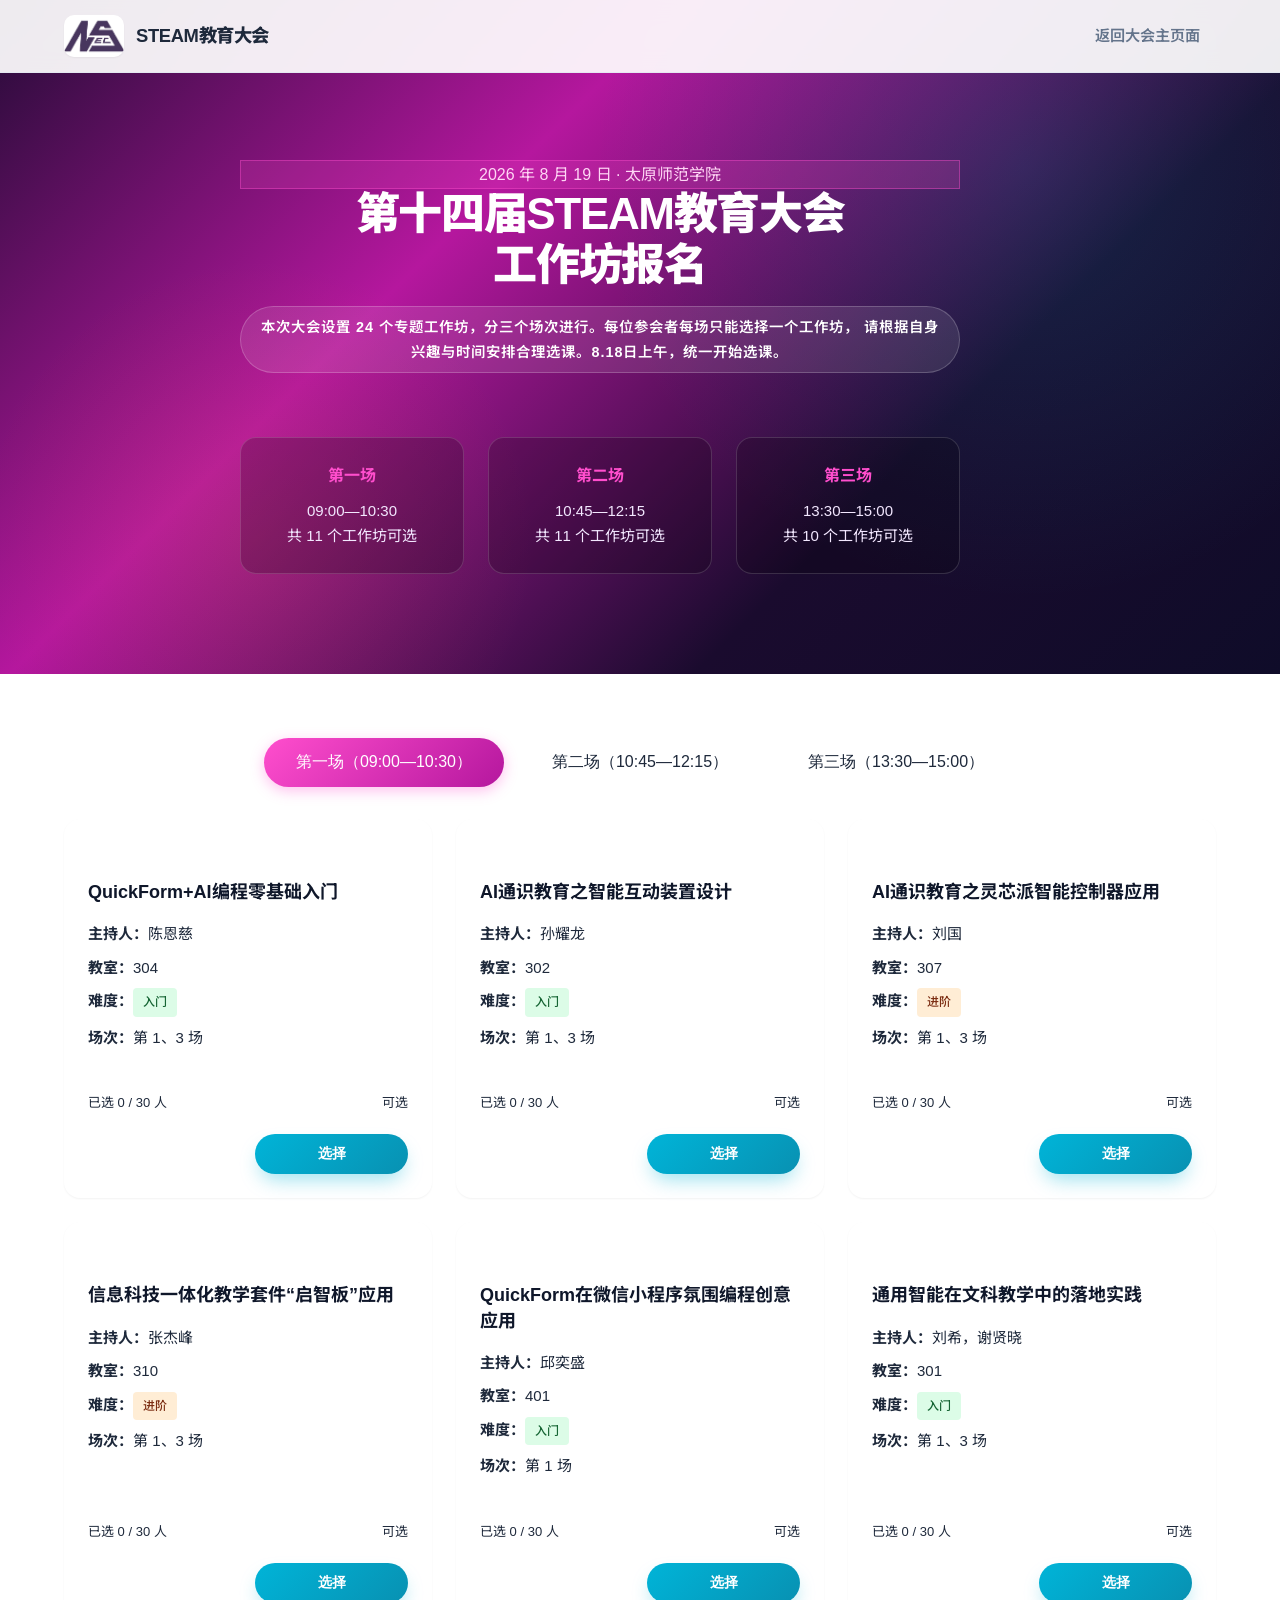
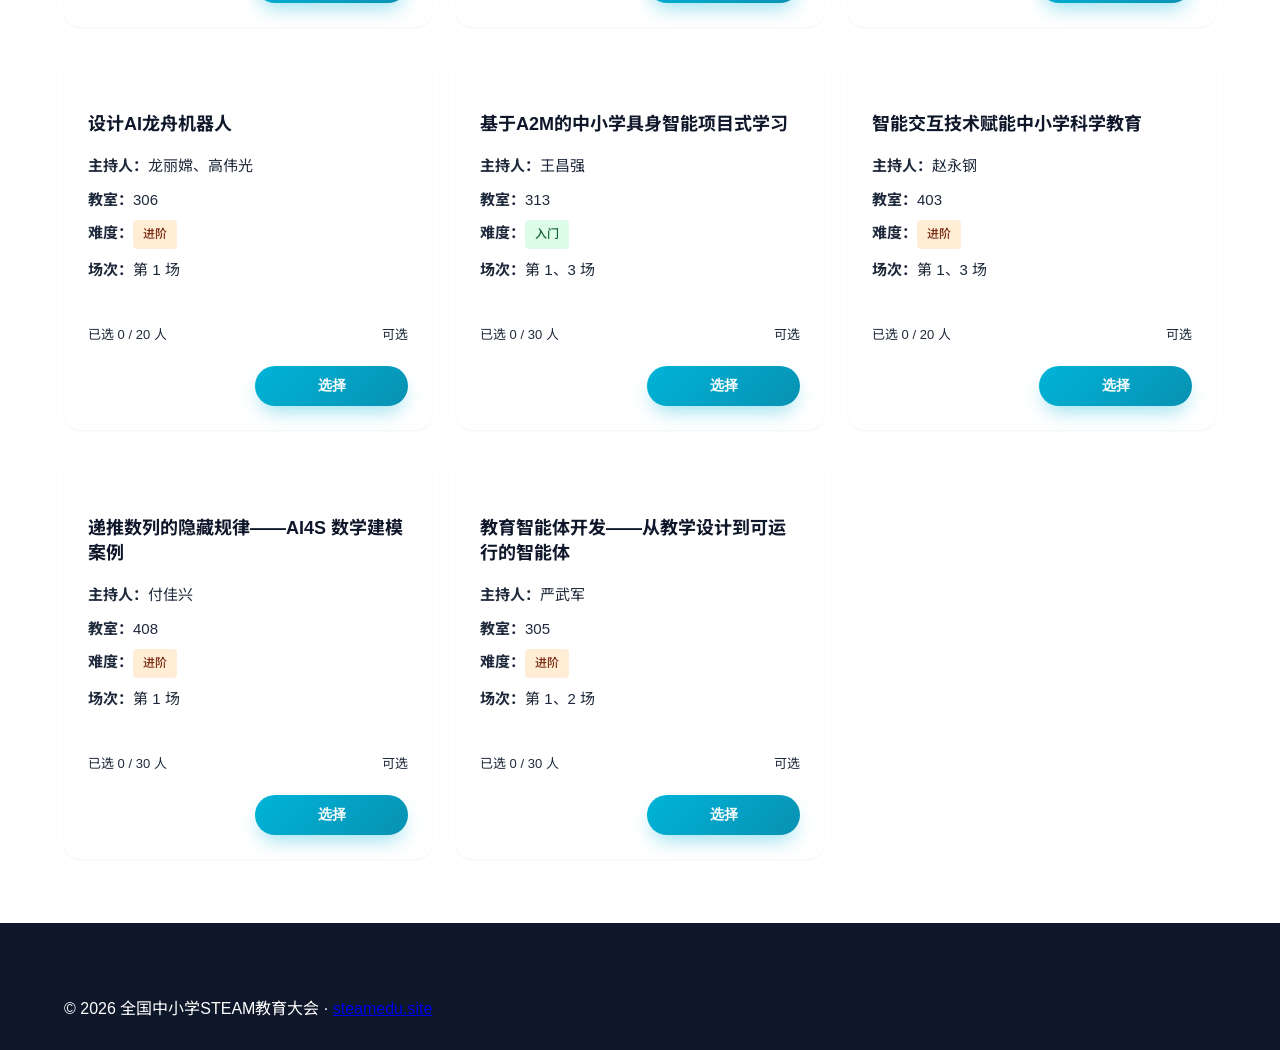
==== commit c01ef8ca: "Update index.html" ====
--- a/workshop/2026/index.html
+++ b/workshop/2026/index.html
@@ -279,6 +279,9 @@
     }
 
     .modal {
+      position: relative;
+      inset: auto;
+      display: block;
       width: 100%;
       max-width: 920px;
       max-height: 90vh;
@@ -286,6 +289,10 @@
       background: #fff;
       border-radius: var(--radius);
       box-shadow: var(--shadow-lg);
+    }
+
+    .modal.modal-sm {
+      max-width: 420px;
     }
 
     .modal-header {
@@ -580,7 +587,7 @@
           <h1>第十四届STEAM教育大会<br>工作坊报名</h1>
           <p class="hero-subtitle">
             本次大会设置 24 个专题工作坊，分三个场次进行。每位参会者每场只能选择一个工作坊，
-            请根据自身兴趣与时间安排合理选课。
+            请根据自身兴趣与时间安排合理选课。8.18日上午，统一开始选课。
           </p>
           <div class="intro-cards">
             <div class="intro-card">
@@ -647,7 +654,7 @@
 
   <!-- Identity Verification Modal -->
   <div class="modal-overlay" id="verifyModal" aria-hidden="true">
-    <div class="modal" role="dialog" aria-modal="true" aria-labelledby="verifyModalTitle">
+    <div class="modal modal-sm" role="dialog" aria-modal="true" aria-labelledby="verifyModalTitle">
       <div class="modal-header">
         <h3 id="verifyModalTitle">身份验证</h3>
         <button class="modal-close" data-close-modal>&times;</button>
@@ -1306,8 +1313,11 @@
         if (!response.ok) throw new Error('加载用户数据失败');
         const data = await response.json();
         registeredUsers = flattenSubmissions(data);
+        return registeredUsers.length > 0;
       } catch (err) {
         console.error('加载用户数据失败:', err);
+        registeredUsers = [];
+        return false;
       }
     }
 
@@ -1401,7 +1411,14 @@
       showVerifyStatus('info', '正在核验参会名单，请稍候…');
 
       try {
-        await loadRegisteredUsers();
+        const hasUsers = await loadRegisteredUsers();
+
+        if (!hasUsers) {
+          showVerifyStatus('error', '名单未导入或选课尚未开始，请稍后再试。');
+          submitBtn.disabled = false;
+          submitBtn.textContent = '验证并提交';
+          return;
+        }
 
         if (!verifyUser(name, phone)) {
           showVerifyStatus('error', '未在参会名单中找到匹配的姓名与手机，请确认信息后重试。');
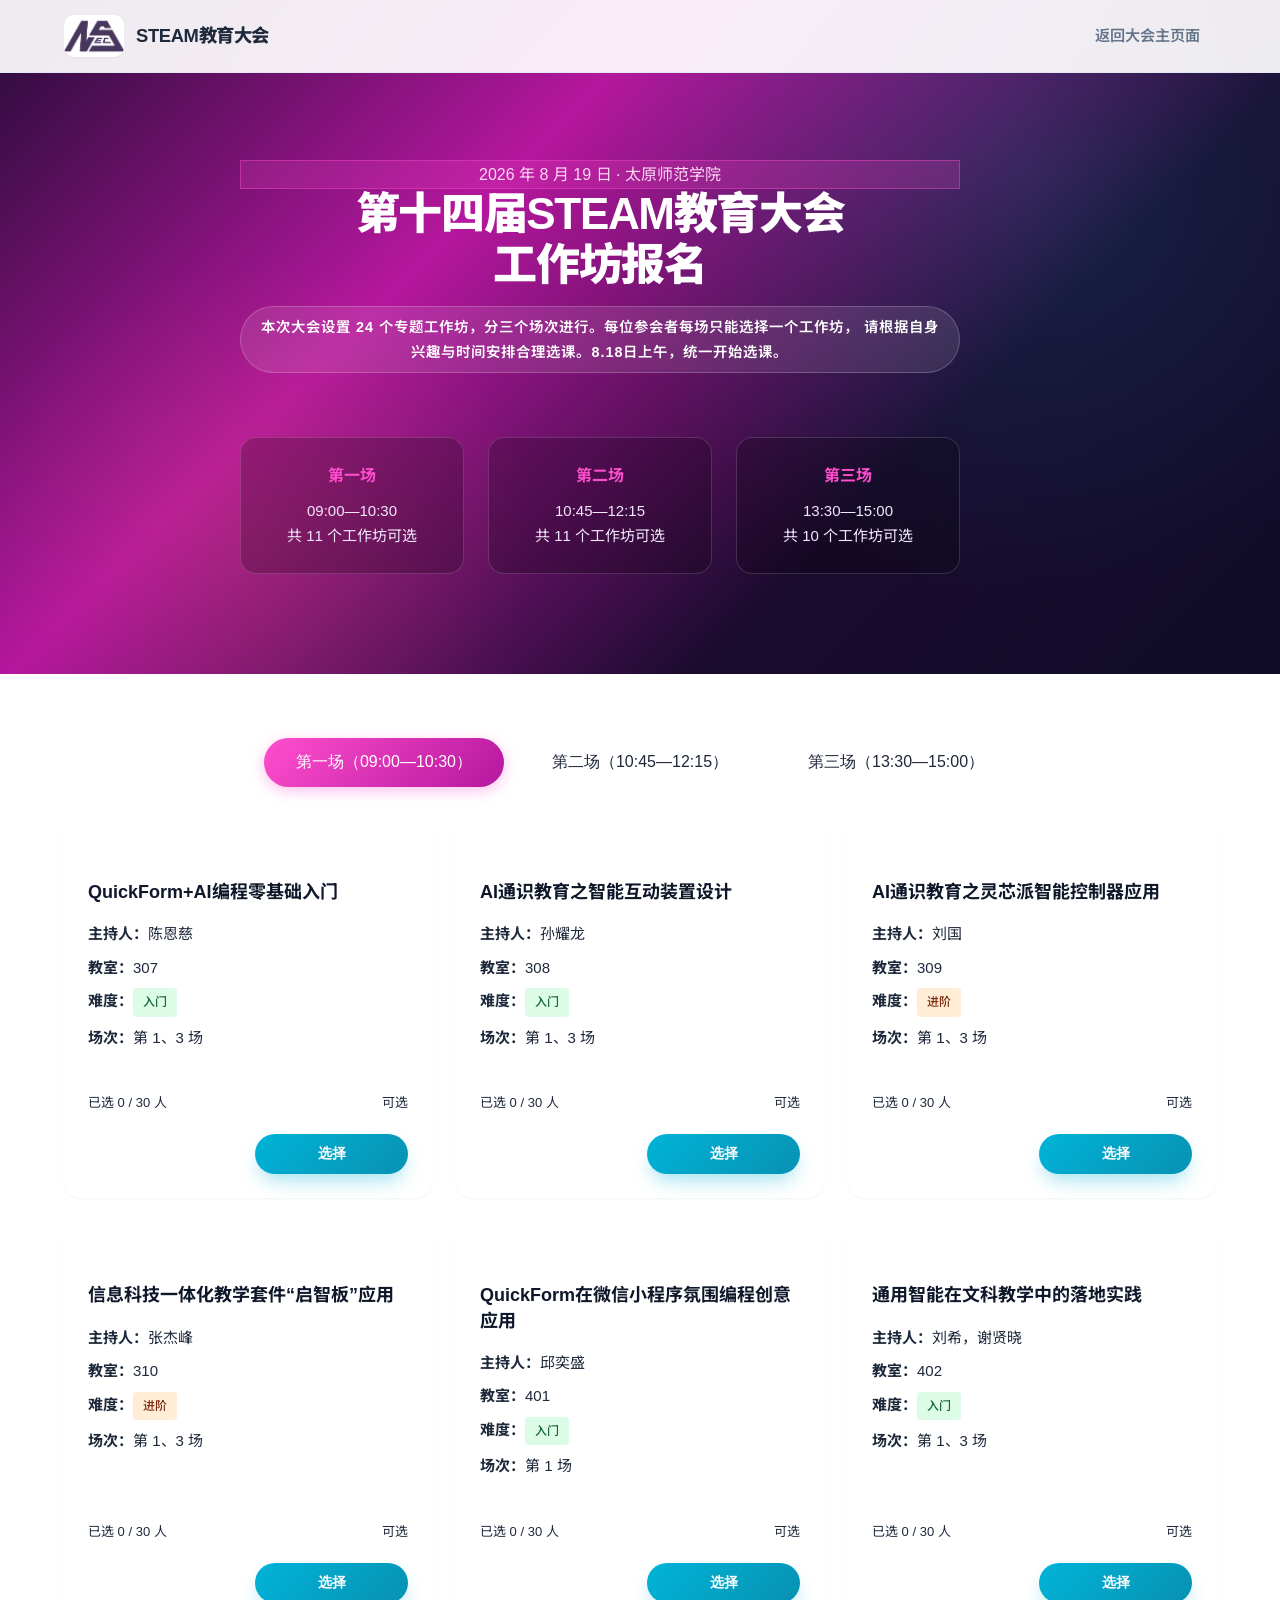
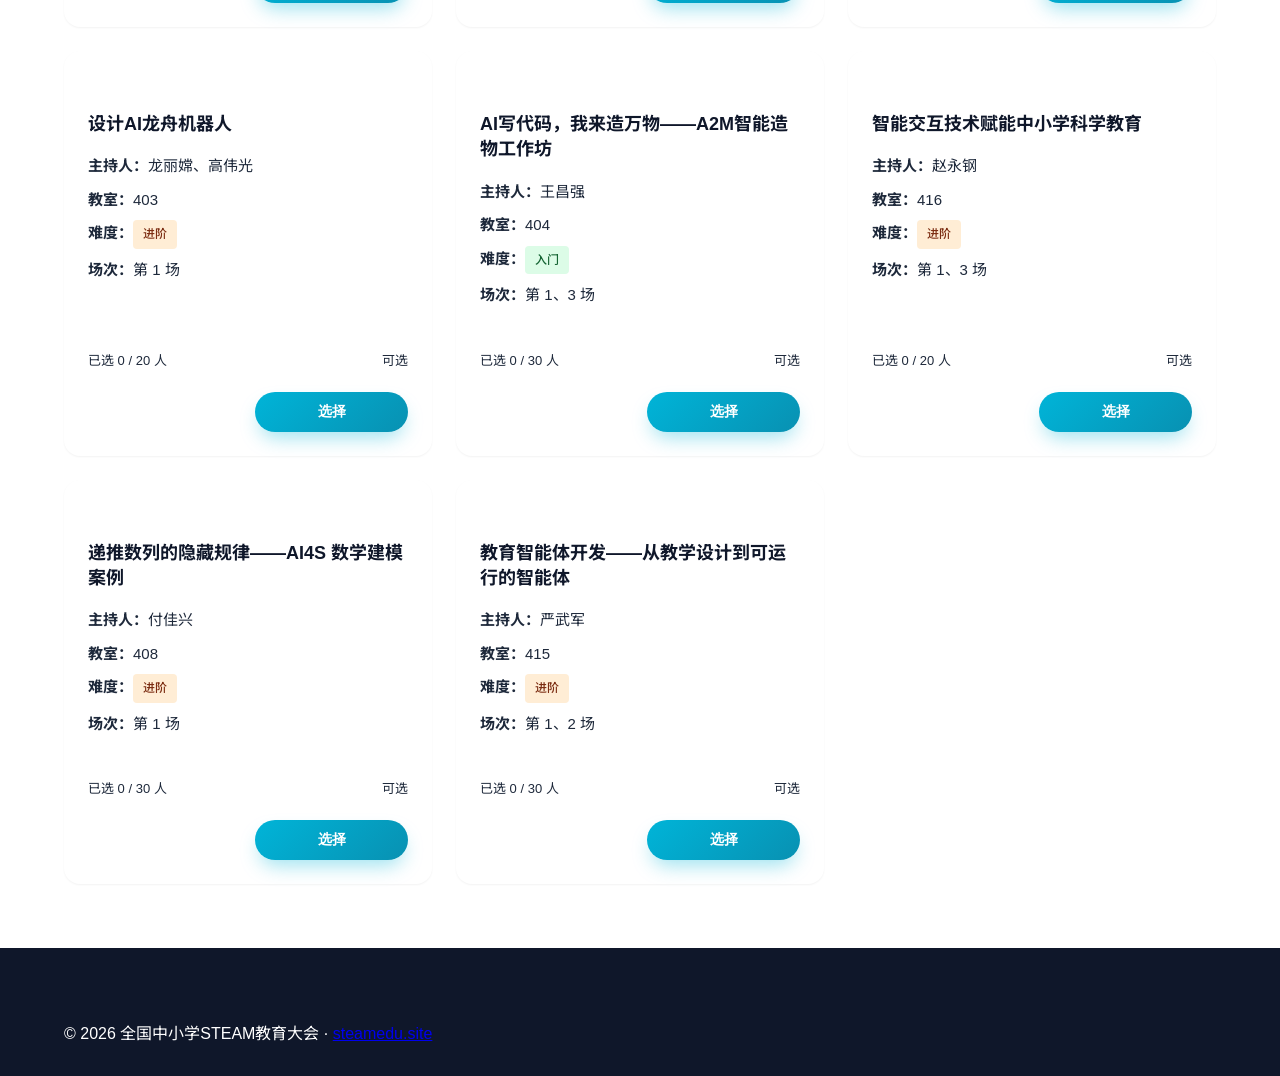
==== commit e9b3960a: "Update index.html" ====
--- a/workshop/2026/index.html
+++ b/workshop/2026/index.html
@@ -692,7 +692,7 @@
             "name": "QuickForm+AI编程零基础入门",
             "target": "基础教育",
             "speaker": "陈恩慈",
-            "location": "304",
+            "location": "307",
             "time": "9:00-10:30、13:30-15:00",
             "sessions": [1,3],
             "capacity": 30,
@@ -707,7 +707,7 @@
             "name": "QuickForm在科技教育中的创意应用",
             "target": "基础教育",
             "speaker": "谢作如",
-            "location": "308",
+            "location": "408",
             "time": "10:45-12:15",
             "sessions": [2],
             "capacity": 30,
@@ -719,13 +719,13 @@
       },
       {
             "id": 3,
-            "name": "基于 XEdu Client 的 AI 实验设计与教学应用",
+            "name": "基于XEdu Client的AI实验设计与教学应用",
             "target": "基础教育",
             "speaker": "王海涛，孙蒙恩",
-            "location": "309",
+            "location": "308",
             "time": "10:45-12:15",
             "sessions": [2],
-            "capacity": 20,
+            "capacity": 30,
             "difficulty": "进阶",
             "description": "【工作坊简介】\nXEdu Client 面向人工智能日常课堂中的真实需求，帮助教师解决实验环境搭建繁、教学资源组织散、学生动手参与弱、AI 案例难迁移等问题，让 AI 课程从“演示型教学”走向“体验式、任务式、实践型教学”。本工作坊将结合“人体姿态控制开源硬件”主题案例，带领教师体验如何借助 XEdu Client 组织资源、开展实验、创建课程并分享课程，使 AI 教学更容易在日常课堂中落地。\n\n【预期产出】\n完成一次“人体姿态控制开源硬件”AI 实验体验，并基于 XEdu Client 创建和分享一门可用于日常教学的课程。\n\n【参与者要求】\n自带电脑，XEdu Client 教师快速上手根据文档提前安装与熟悉 XEdu Client",
             "speakerInfo": "王海涛，上海科技大学附属学校教师，XEduPro项目核心成员，XEdu Client 项目发起人，清华大学《人工智能通识》教材八年级分册主编。主持编写中国科协青少中心发布的《全国青少年人工智能创新实践案例指南》，曾任浦江国家实验室教育研究员，商汤科技高级项目经理。长期从事人工智能课程设计、教学实践与项目推广工作。\n孙蒙恩，上海科技大学附属学校教师，从事科学、创客类课程开发与教学实践。",
@@ -737,7 +737,7 @@
             "name": "AI通识教育之智能互动装置设计",
             "target": "基础教育",
             "speaker": "孙耀龙",
-            "location": "302",
+            "location": "308",
             "time": "9:00-10:30、13:30-15:00",
             "sessions": [1,3],
             "capacity": 30,
@@ -752,7 +752,7 @@
             "name": "AI通识教育之灵芯派智能控制器应用",
             "target": "基础教育",
             "speaker": "刘国",
-            "location": "307",
+            "location": "309",
             "time": "9:00-10:30、13:30-15:00",
             "sessions": [1,3],
             "capacity": 30,
@@ -797,7 +797,7 @@
             "name": "WorkBuddy赋能AI教学创意应用",
             "target": "基础教育",
             "speaker": "曹辰阳",
-            "location": "404",
+            "location": "309",
             "time": "10:45-12:15",
             "sessions": [2],
             "capacity": 30,
@@ -812,7 +812,7 @@
             "name": "QuickClass赋能教学研一体化",
             "target": "基础教育",
             "speaker": "耿秋萍",
-            "location": "313",
+            "location": "310",
             "time": "10:45-12:15",
             "sessions": [2],
             "capacity": 30,
@@ -827,10 +827,10 @@
             "name": "DeepSeek技术助力科学实践课设计",
             "target": "基础教育",
             "speaker": "何国柱",
-            "location": "405",
+            "location": "401",
             "time": "10:45-12:15",
             "sessions": [2],
-            "capacity": 20,
+            "capacity": 30,
             "difficulty": "入门",
             "description": "【工作坊简介】\n深圳市“每周半天计划”：以万物为教材，把世界做课堂，从2024年秋季学期，启动“每周半天计划”。其中科学实践课程的开发是一大版块，利用DeepSeek等技术助力科学实践课的开发与设计，让技术成为连接知识与现实的桥梁，引导学生在真实情境中探索科学奥秘。本课程旨在打破传统课堂边界，通过技术赋能与实地探究的深度融合，让学生在“做中学”里重塑科学思维，真正实现对自然规律的深度理解与创新应用。这不仅是教学方式的革新，更是教育回归本质的尝试：让知识在触摸中变得温热，让思维在行走中生出根系。\n\n【预期产出】\n将沉淀半天（3课时）可复制的“技术+实地”科学实践课程体系，包含完整的教案库、学生探究手册及教师指导指南。\n\n【参与者要求】\n需具备基础科学探究兴趣，对Al工具有一定操作能力，并拥有良好的团队协作精神与户外实践安全意识。",
             "speakerInfo": "深圳市格致中学化学教师，高级教师，广东教育学会家校社协同育人专业委员会理事。山西师范大学教育（学科教学化学）专业学位硕士研究生行业导师。参与编写论著4部，专著1部，公开发表论文2篇，获得省教学成果奖二等奖，主持省规划课题1项（已结题），主持深圳市“每周半天计划”一项（已结项），参与深圳市每周半天计划一项（已结项），在跨学科项目式学习与科学实践课程开发方面拥有丰富的理论与实践经验。",
@@ -842,7 +842,7 @@
             "name": "通用智能在文科教学中的落地实践",
             "target": "基础教育",
             "speaker": "刘希，谢贤晓",
-            "location": "301",
+            "location": "402",
             "time": "9:00-10:30、13:30-15:00",
             "sessions": [1,3],
             "capacity": 30,
@@ -857,7 +857,7 @@
             "name": "设计AI龙舟机器人",
             "target": "基础教育",
             "speaker": "龙丽嫦、高伟光",
-            "location": "306",
+            "location": "403",
             "time": "9:00-10:30",
             "sessions": [1],
             "capacity": 20,
@@ -869,10 +869,10 @@
       },
       {
             "id": 13,
-            "name": "基于A2M的中小学具身智能项目式学习",
+            "name": "AI写代码，我来造万物——A2M智能造物工作坊",
             "target": "基础教育",
             "speaker": "王昌强",
-            "location": "313",
+            "location": "404",
             "time": "9:00-10:30、13:30-15:00",
             "sessions": [1,3],
             "capacity": 30,
@@ -887,10 +887,10 @@
             "name": "基于龙虾类工具的智能家居案例设计",
             "target": "基础教育",
             "speaker": "郑祥",
-            "location": "302",
+            "location": "402",
             "time": "10:45-12:15",
             "sessions": [2],
-            "capacity": 30,
+            "capacity": 20,
             "difficulty": "进阶",
             "description": "【工作坊简介】\n语音控灯、智能调速、自动感应，这些常见的智能家居功能究竟如何实现？本工作坊以掌控板为硬件基础，结合本地类龙虾工具与SIoT物联网平台的安装部署与实操使用，通过几个典型的智能家居案例分享，带领学员从零基础实现有趣的智能家居互动案例。\n\n【预期产出】\n每位参与者将掌握用本地类龙虾工具实现个性化的智能家居互动作品。\n\n【参与者要求】\n自带笔记本电脑",
             "speakerInfo": "2016年《全国校长信息化领导能力高级研修班暨全国创客教育骨干团队专题研修班》培训指导师，浙江省名师工作室学科带头人，青少年AI开源课程众筹计划行动负责人之一。全国中小学机器人教学展评活动机器人教学基本功竞赛一等奖，专著《跟我学App Inventor2》在清华大学出版社出版，课程《人工智能入门》入选浙江省级课程，多篇文章在国家级刊物《中国信息技术教育》发表，清华大学出版社《信息科技八年级》、《人工智能七年级》通识教材核心编委。",
@@ -902,10 +902,10 @@
             "name": "当掌控板遇上QuickForm——小板子玩转大屏幕",
             "target": "基础教育",
             "speaker": "刘正云",
-            "location": "306",
+            "location": "403",
             "time": "10:45-12:15",
             "sessions": [2],
-            "capacity": 30,
+            "capacity": 20,
             "difficulty": "入门",
             "description": "【工作坊简介】\n课堂互动还靠举手抢答？想搞个弹幕墙让全班参与又怕编程太难？想做体感游戏激发课堂氛围却不知道从哪下手？这些创意，掌控板与QuickForm就能帮你实现。掌控板是一块巴掌大的智能硬件，按键、加速度计、声音、光线传感器、Wi-Fi一应俱全；QuickForm是专为AI交互网页设计的轻量级数据服务，一行地址嵌入即可实现数据汇聚、实时大屏与智能分析。当两者相遇，一块小板子就变成了通往云端大屏的\"遥控器\"——你手里做什么，大屏上就变什么。本次工作坊将带老师们用掌控板做互动终端、QuickForm做数据大屏，从按键交互到传感器感知再到多终端协同，逐步搭出多个难度递进的创意互动项目。\n\n【预期产出】\n每位参与者完成掌控板与QuickForm的联调，独立搭建多个创意互动项目，成品可直接用于课堂互动活动。\n\n【参与者要求】\n自带笔记本电脑",
             "speakerInfo": "刘正云，南通大学附属中学人工智能实践室负责人，南通市市直学校智教未来人工智能工作室主持人，南通市局直学科带头人，南通大学教育科学学院主讲教师，南通大学教育硕士研究生培养导师，江苏省高中信息科技评优课一等奖，第八届全国中小学人工智能教育展示活动教师基本功展评评委。新课标普通高中信息技术部编教材核心作者，清华版初中信息科技教材核心编委。",
@@ -917,10 +917,10 @@
             "name": "借助 WorkBuddy 与掌控板开展科学实验",
             "target": "基础教育",
             "speaker": "张敬云",
-            "location": "308",
+            "location": "409",
             "time": "13:30-15:00",
             "sessions": [3],
-            "capacity": 30,
+            "capacity": 20,
             "difficulty": "进阶",
             "description": "【工作坊简介】\n科学实验是培养学生科学思维与实践能力的重要途径，但专业数据采集设备价格不菲，中小学课堂难以常态化开展。本工作坊以掌控板作为数据采集终端，搭配 WorkBuddy 辅助实验设计、代码生成与数据分析，让科学实验真正走进日常课堂。工作坊围绕\"采集—传输—分析—报告\"完整闭环展开，从单组测量到多终端协同观测，带领教师体验 AI 辅助下低成本科学实验的全流程，并产出一个可直接用于日常教学的实验案例。\n\n【预期产出】\n搭建一个基于掌控板的数据采集终端，掌握 AI 辅助科学探究的完整流程，产出一个可用于日常课堂的探究实验案例。\n\n【参与者要求】\n自带笔记本电脑",
             "speakerInfo": "张敬云，镇江市实验高级中学信息技术教师，镇江市教坛新秀，镇江市学术技术新秀，镇江市高中信息科技评优课一等奖。第八届全国中小学人工智能教育展示活动评委，全国青少年人工智能创新实践活动优秀指导教师，清华大学出版社初中信息技术教材核心编委。",
@@ -929,13 +929,13 @@
       },
       {
             "id": 17,
-            "name": "AI 编程与交互课件专题",
+            "name": "AI编程与交互课件专题",
             "target": "基础教育",
             "speaker": "张志强",
-            "location": "401",
+            "location": "410",
             "time": "13:30-15:00",
             "sessions": [3],
-            "capacity": 30,
+            "capacity": 20,
             "difficulty": "进阶",
             "description": "【工作坊简介】\nDeepSeek 可快速生成轻量化网页交互课件，上手门槛低，但原生网页无法持久化存储练习、错题等学情数据；扣子编程平台可便捷补充数据存储能力，补齐网页课件短板。本工作坊以高中信息科技《数据编码》为贯穿全程的统一案例，带领中小学教师学习可交互式课件基础概念，讲解交互式课件对比传统课件的优化优势，依次实操使用 DeepSeek 快速搭建简易交互课件原型、利用扣子编程制作带数据留存功能的完整版课件，梳理标准化课件制作流程与通用模板，讲解课件评价标准，帮助教师掌握可迁移的课件制作思路，能够自主把制作经验复用至各学科教学课件开发。\n\n【预期产出】\n借助 DeepSeek 搭建简易无存储交互课件原型，依托扣子编程完成可留存数据的《数据编码》完整交互课件 Demo，掌握通用课件模板，能够自主迁移模板制作其他学科交互课件，配套获得完整分步实操文档与课件评价参考标准。\n\n【参与者要求】\n自带笔记本电脑，预装浏览器，具备基础 AI 使用与简单编程常识，无需精通编程语言。",
             "speakerInfo": "张志强，山西省榆次第一中学校信息技术教师。具备 AI 编程、网页交互课件开发经验，深耕中小学信息科技课堂教学，熟悉 DeepSeek、扣子编程等常用 AI 开发工具，长期研究交互式课件落地教学与课件模板标准化迁移应用，专注一线数字化教学资源研发。",
@@ -944,10 +944,10 @@
       },
       {
             "id": 18,
-            "name": "AI编程+掌控板设计人机互动作品",
+            "name": "AI编程+掌控板：设计人机互动作品",
             "target": "基础教育",
             "speaker": "钟以维",
-            "location": "408",
+            "location": "416",
             "time": "10:45-12:15",
             "sessions": [2],
             "capacity": 20,
@@ -962,7 +962,7 @@
             "name": "模拟星际种植实验室：AI支持的科创项目化学习样式",
             "target": "基础教育",
             "speaker": "徐德亮，李娟燕",
-            "location": "309",
+            "location": "411",
             "time": "13:30-15:00",
             "sessions": [3],
             "capacity": 20,
@@ -977,7 +977,7 @@
             "name": "信息学奥赛训练典型误区剖析与规避指南",
             "target": "基础教育",
             "speaker": "王津",
-            "location": "402",
+            "location": "307",
             "time": "10:45-12:15",
             "sessions": [2],
             "capacity": 30,
@@ -992,7 +992,7 @@
             "name": "AI编程赋能心理陪伴智能体开发",
             "target": "基础教育",
             "speaker": "董丹丹",
-            "location": "303",
+            "location": "404",
             "time": "10:45-12:15",
             "sessions": [2],
             "capacity": 30,
@@ -1007,7 +1007,7 @@
             "name": "智能交互技术赋能中小学科学教育",
             "target": "基础教育",
             "speaker": "赵永钢",
-            "location": "403",
+            "location": "416",
             "time": "9:00-10:30、13:30-15:00",
             "sessions": [1,3],
             "capacity": 20,
@@ -1037,7 +1037,7 @@
             "name": "教育智能体开发——从教学设计到可运行的智能体",
             "target": "基础教育",
             "speaker": "严武军",
-            "location": "305",
+            "location": "415",
             "time": "9:00-10:30、10:45-12:15",
             "sessions": [1,2],
             "capacity": 30,
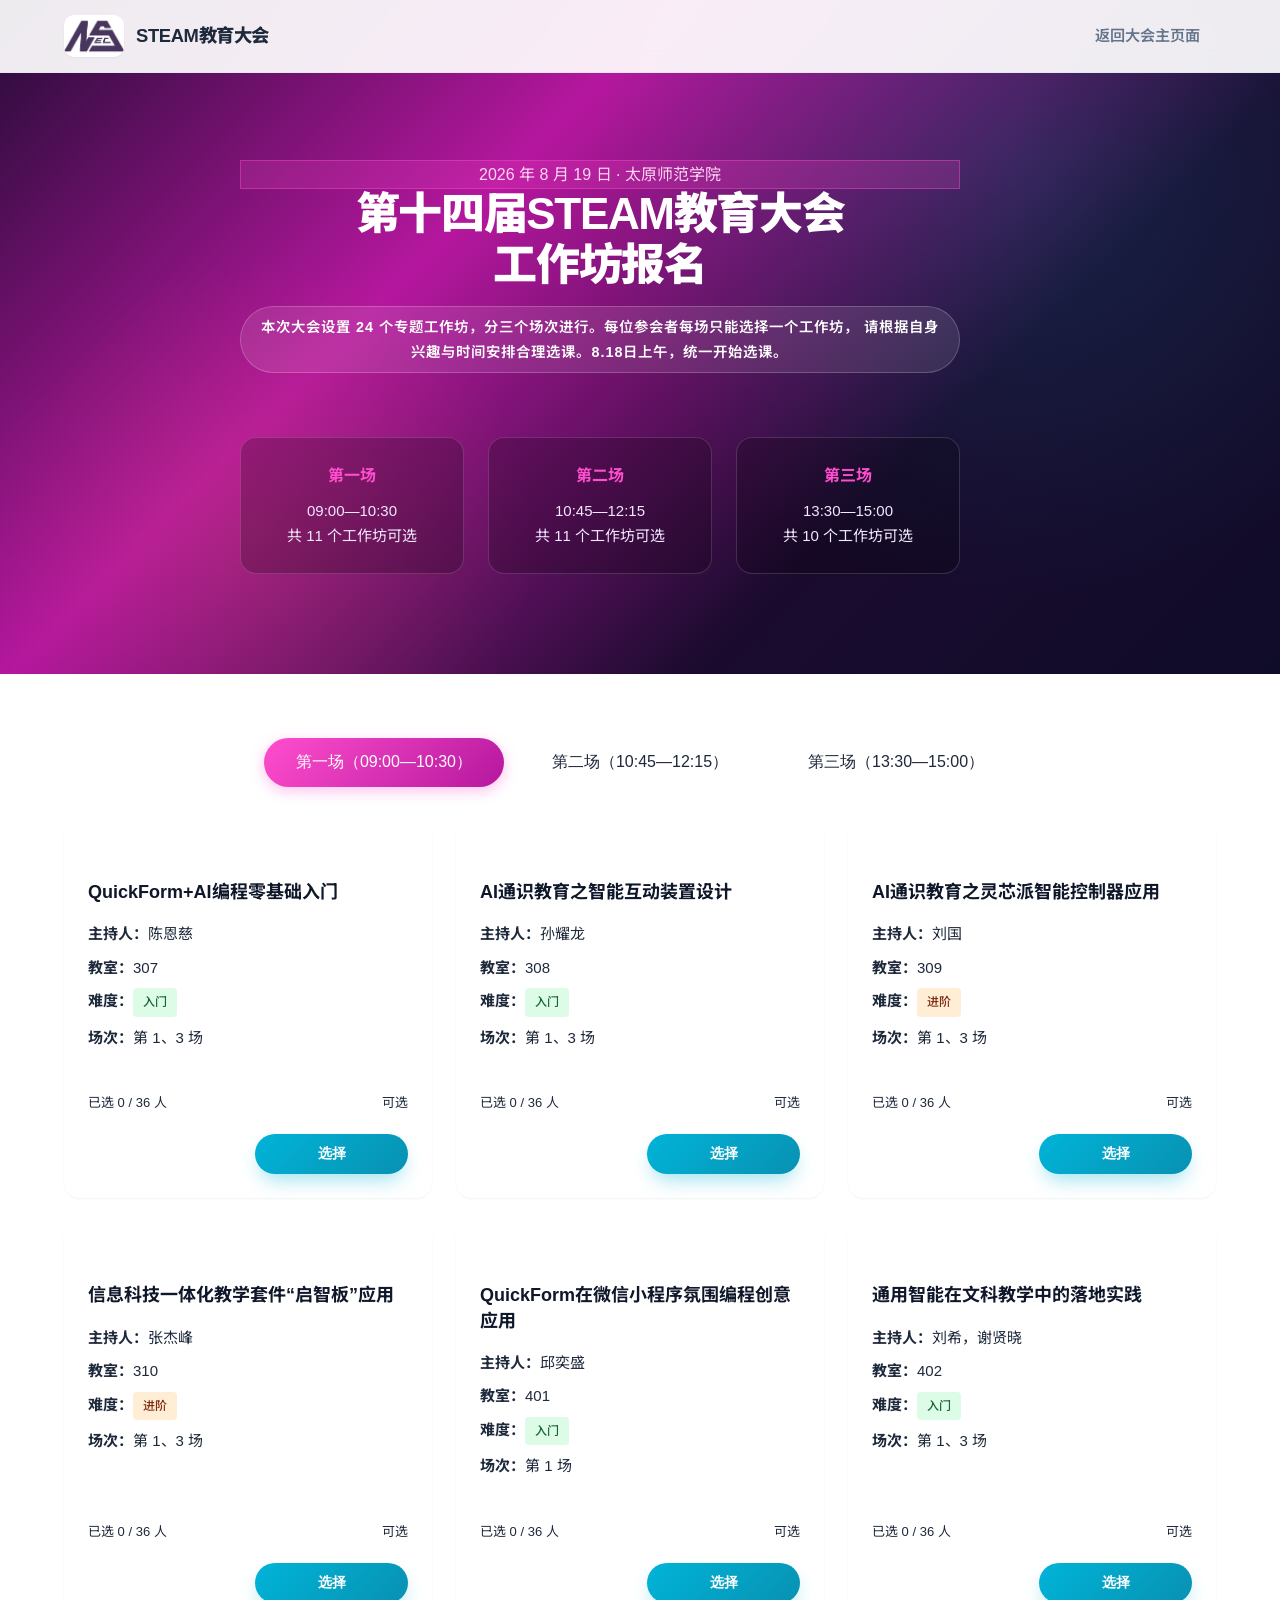
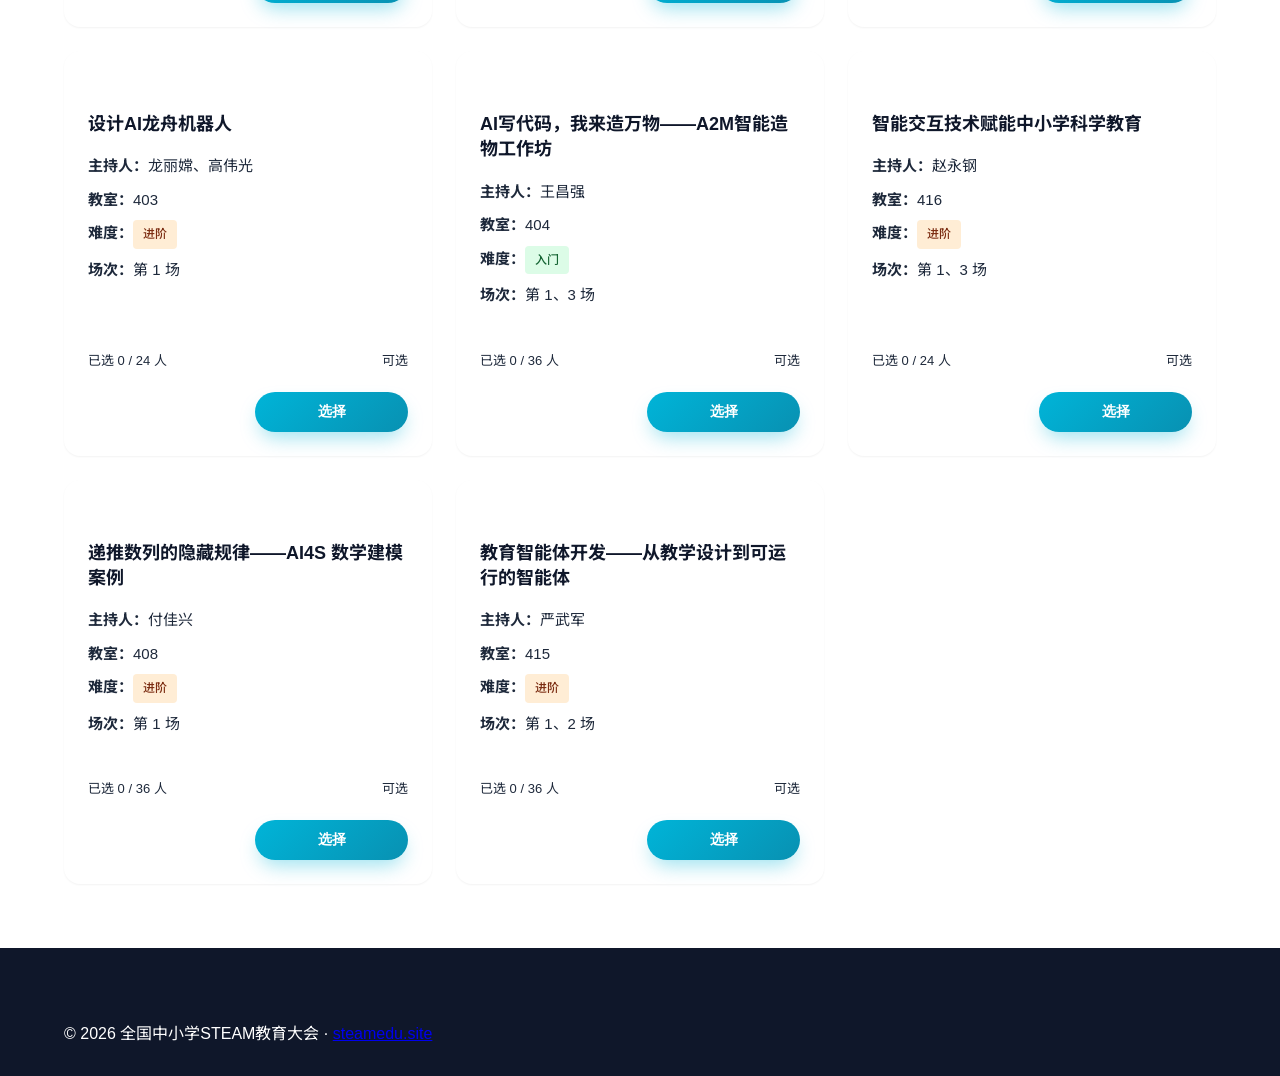
==== commit 4e5ec225: "Update index.html" ====
--- a/workshop/2026/index.html
+++ b/workshop/2026/index.html
@@ -682,6 +682,15 @@
   </div>
 
   <script>
+    // ==================== 配置参数 ====================
+    // 工作坊人数限制上浮比例（0.2 = 20%）
+    const CAPACITY_OVERFLOW_RATIO = 0.2;
+
+    function getEffectiveCapacity(capacity) {
+      return Math.floor(capacity * (1 + CAPACITY_OVERFLOW_RATIO));
+    }
+    // ==================================================
+
     document.getElementById('year').textContent = new Date().getFullYear();
 
     // Embedded workshop data from conference handbook
@@ -1079,9 +1088,10 @@
 
       container.innerHTML = workshops.map(w => {
         const count = getSelectedCount(w.id, session);
-        const isFull = count >= w.capacity;
+        const effectiveCapacity = getEffectiveCapacity(w.capacity);
+        const isFull = count >= effectiveCapacity;
         const isSelected = selections[session] && selections[session].id === w.id;
-        const progress = Math.min((count / w.capacity) * 100, 100);
+        const progress = Math.min((count / effectiveCapacity) * 100, 100);
         const difficultyClass = w.difficulty === '进阶' ? 'difficulty-advanced' : 'difficulty-beginner';
 
         const isSubmitted = submittedSessions[session];
@@ -1104,7 +1114,7 @@
                 <div class="progress-fill" style="width: ${progress}%"></div>
               </div>
               <div class="progress-text">
-                <span>已选 ${count} / ${w.capacity} 人</span>
+                <span>已选 ${count} / ${effectiveCapacity} 人</span>
                 <span>${isSubmitted ? '已提交' : (isFull ? '已满员' : (isSelected ? '已选择' : '可选'))}</span>
               </div>
             </div>
@@ -1173,7 +1183,7 @@
             <div class="detail-row"><span class="detail-label">场次</span><span>第 ${workshop.sessions.join('、')} 场</span></div>
             <div class="detail-row"><span class="detail-label">时间</span><span>${workshop.time}</span></div>
             <div class="detail-row"><span class="detail-label">教室</span><span>${workshop.location}</span></div>
-            <div class="detail-row"><span class="detail-label">容量</span><span>${workshop.capacity} 人</span></div>
+            <div class="detail-row"><span class="detail-label">容量</span><span>${getEffectiveCapacity(workshop.capacity)} 人</span></div>
             <div class="detail-row"><span class="detail-label">难度</span><span>${workshop.difficulty}</span></div>
             <div class="detail-row"><span class="detail-label">已选</span><span>${getSelectedCount(workshop.id, currentSession)} 人</span></div>
             ${descriptionHtml}
@@ -1184,7 +1194,7 @@
       const isSelected = selections[currentSession] && selections[currentSession].id === workshop.id;
       const isSubmitted = submittedSessions[currentSession];
       const count = getSelectedCount(workshop.id, currentSession);
-      const isFull = count >= workshop.capacity;
+      const isFull = count >= getEffectiveCapacity(workshop.capacity);
       selectBtn.textContent = isSubmitted ? '已提交' : (isSelected ? '已选择' : '选择该工作坊');
       selectBtn.disabled = isSubmitted || (isFull && !isSelected);
       selectBtn.onclick = () => {
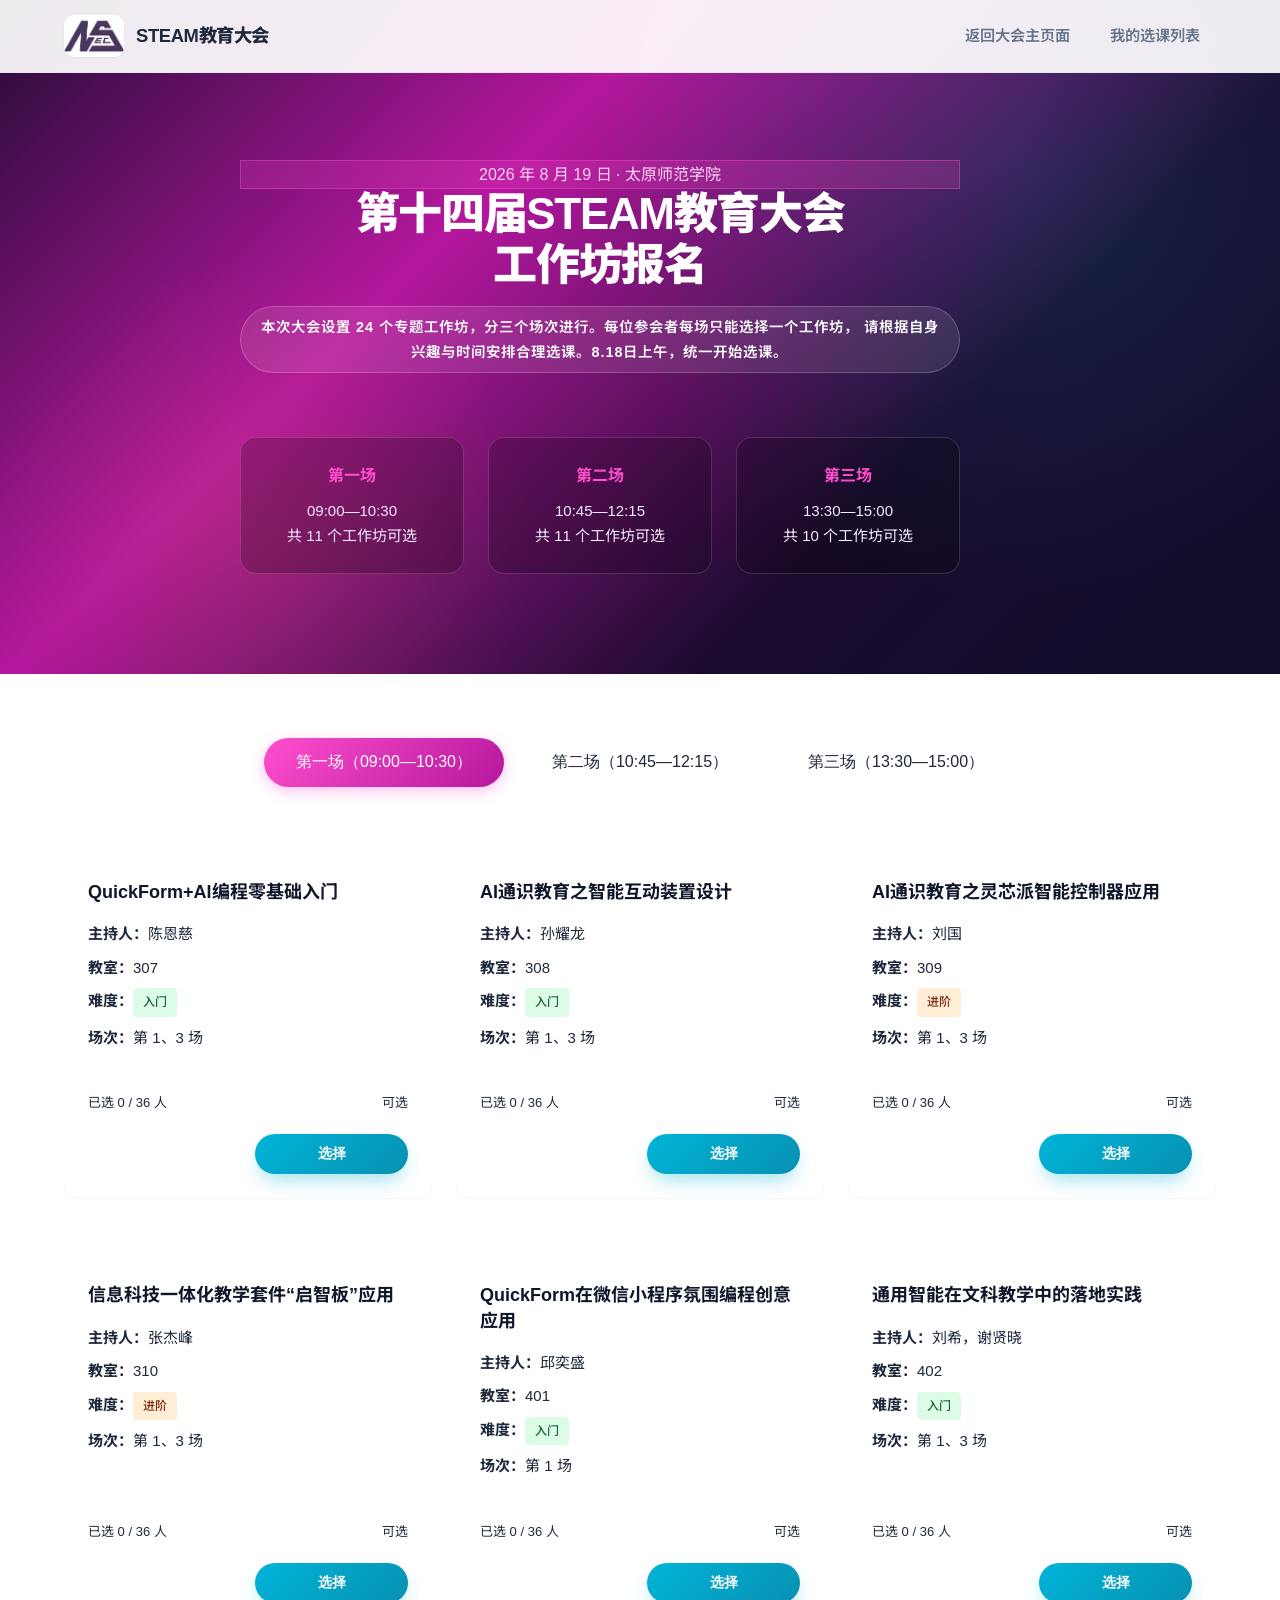
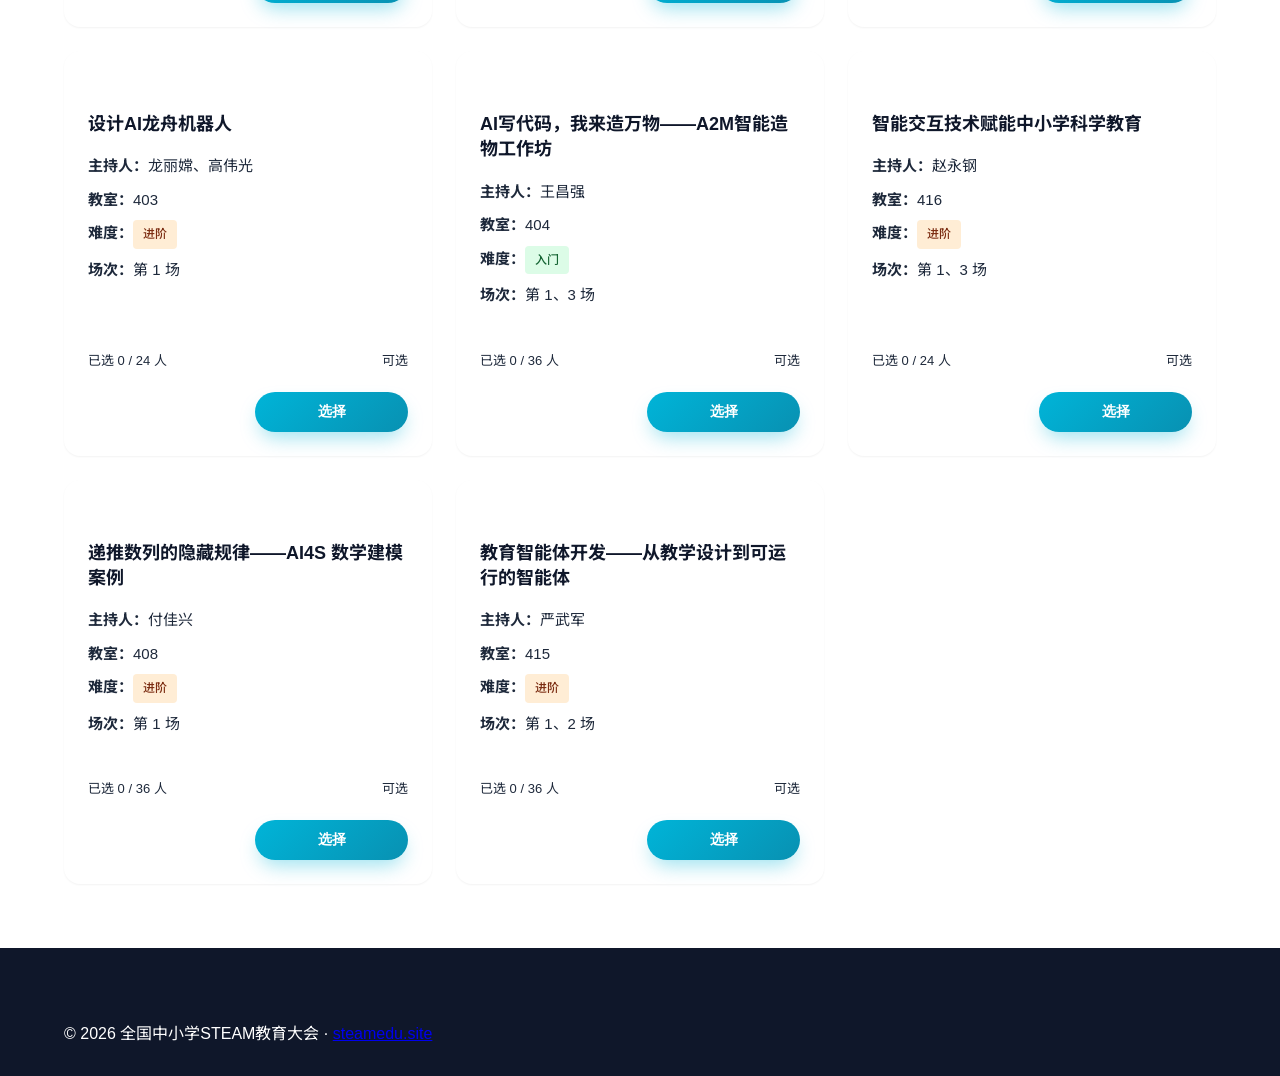
==== commit 659ab6c7: "Update index.html" ====
--- a/workshop/2026/index.html
+++ b/workshop/2026/index.html
@@ -574,6 +574,7 @@
         </button>
         <ul class="nav-list">
           <li><a href="../../current.html">返回大会主页面</a></li>
+          <li><a href="#" id="mySelectionsLink">我的选课列表</a></li>
         </ul>
       </nav>
     </div>
@@ -675,6 +676,35 @@
           <div class="modal-footer" style="padding: 1rem 0 0;">
             <button type="button" class="btn btn-secondary btn-sm" data-close-modal>取消</button>
             <button type="submit" class="btn btn-primary btn-sm">验证并提交</button>
+          </div>
+        </form>
+      </div>
+    </div>
+  </div>
+
+  <!-- My Selections Modal -->
+  <div class="modal-overlay" id="mySelectionsModal" aria-hidden="true">
+    <div class="modal modal-sm" role="dialog" aria-modal="true" aria-labelledby="mySelectionsModalTitle">
+      <div class="modal-header">
+        <h3 id="mySelectionsModalTitle">我的选课列表</h3>
+        <button class="modal-close" data-close-modal>&times;</button>
+      </div>
+      <div class="modal-body">
+        <p>请填写报名信息，核验后查看已选工作坊。</p>
+        <form id="mySelectionsForm">
+          <div class="form-group">
+            <label for="myName">姓名</label>
+            <input type="text" id="myName" class="form-control" placeholder="请输入姓名" required>
+          </div>
+          <div class="form-group">
+            <label for="myPhone">手机（后 4 位）</label>
+            <input type="tel" id="myPhone" class="form-control" placeholder="请输入手机后 4 位" maxlength="4" required>
+          </div>
+          <div id="mySelectionsStatus" class="status-message" style="display: none;"></div>
+          <div id="mySelectionsResult" style="display: none;"></div>
+          <div class="modal-footer" style="padding: 1rem 0 0;">
+            <button type="button" class="btn btn-secondary btn-sm" data-close-modal>取消</button>
+            <button type="submit" class="btn btn-primary btn-sm">查询</button>
           </div>
         </form>
       </div>
@@ -1487,6 +1517,91 @@
       }
     });
 
+    // My selections query
+    function showMySelectionsStatus(type, message) {
+      const status = document.getElementById('mySelectionsStatus');
+      status.className = `status-message ${type}`;
+      status.textContent = message;
+      status.style.display = 'block';
+    }
+
+    document.getElementById('mySelectionsLink').addEventListener('click', (e) => {
+      e.preventDefault();
+      document.getElementById('mySelectionsForm').reset();
+      document.getElementById('mySelectionsStatus').style.display = 'none';
+      document.getElementById('mySelectionsResult').style.display = 'none';
+      openModal('mySelectionsModal');
+    });
+
+    document.getElementById('mySelectionsForm').addEventListener('submit', async (e) => {
+      e.preventDefault();
+      const name = document.getElementById('myName').value.trim();
+      const phone = document.getElementById('myPhone').value.trim();
+      const submitBtn = e.target.querySelector('button[type="submit"]');
+      const resultDiv = document.getElementById('mySelectionsResult');
+
+      if (!/^\d{4}$/.test(phone)) {
+        showMySelectionsStatus('error', '请输入手机后 4 位。');
+        return;
+      }
+
+      submitBtn.disabled = true;
+      submitBtn.textContent = '查询中…';
+      showMySelectionsStatus('info', '正在核验并查询，请稍候…');
+      resultDiv.style.display = 'none';
+
+      try {
+        const hasUsers = await loadRegisteredUsers();
+        if (!hasUsers) {
+          showMySelectionsStatus('error', '名单未导入或查询尚未开始，请稍后再试。');
+          submitBtn.disabled = false;
+          submitBtn.textContent = '查询';
+          return;
+        }
+
+        if (!verifyUser(name, phone)) {
+          showMySelectionsStatus('error', '未在参会名单中找到匹配的姓名与手机，请确认信息后重试。');
+          submitBtn.disabled = false;
+          submitBtn.textContent = '查询';
+          return;
+        }
+
+        const phoneShort = phone.slice(-4);
+        await loadSelectionCounts();
+        const userSelections = existingUserSelections[phoneShort] || {};
+        const sessions = Object.keys(userSelections).map(s => parseInt(s, 10)).sort((a, b) => a - b);
+
+        if (sessions.length === 0) {
+          showMySelectionsStatus('info', '未查询到您的选课记录。');
+          submitBtn.disabled = false;
+          submitBtn.textContent = '查询';
+          return;
+        }
+
+        resultDiv.innerHTML = `
+          <h4 style="margin: 1rem 0 0.75rem; font-size: 1rem; color: #0f172a;">已选工作坊</h4>
+          <ul style="margin: 0; padding: 0; list-style: none;">
+            ${sessions.map(session => {
+              const workshopId = userSelections[session];
+              const workshop = WORKSHOPS.find(w => w.id === workshopId);
+              return `<li style="padding: 0.625rem 0; border-bottom: 1px solid var(--color-border);">
+                <strong style="color: #0f172a;">第 ${session} 场</strong><br>
+                <span style="color: var(--color-text-light);">${workshop ? workshop.name : '未知工作坊'}</span>
+              </li>`;
+            }).join('')}
+          </ul>
+        `;
+        resultDiv.style.display = 'block';
+        document.getElementById('mySelectionsStatus').style.display = 'none';
+        submitBtn.disabled = false;
+        submitBtn.textContent = '重新查询';
+      } catch (err) {
+        showMySelectionsStatus('error', `查询出错：${err.message}`);
+        submitBtn.disabled = false;
+        submitBtn.textContent = '查询';
+      }
+    });
+
     // Initialize
     (async function init() {
       await Promise.all([loadSelectionCounts(), loadRegisteredUsers()]);
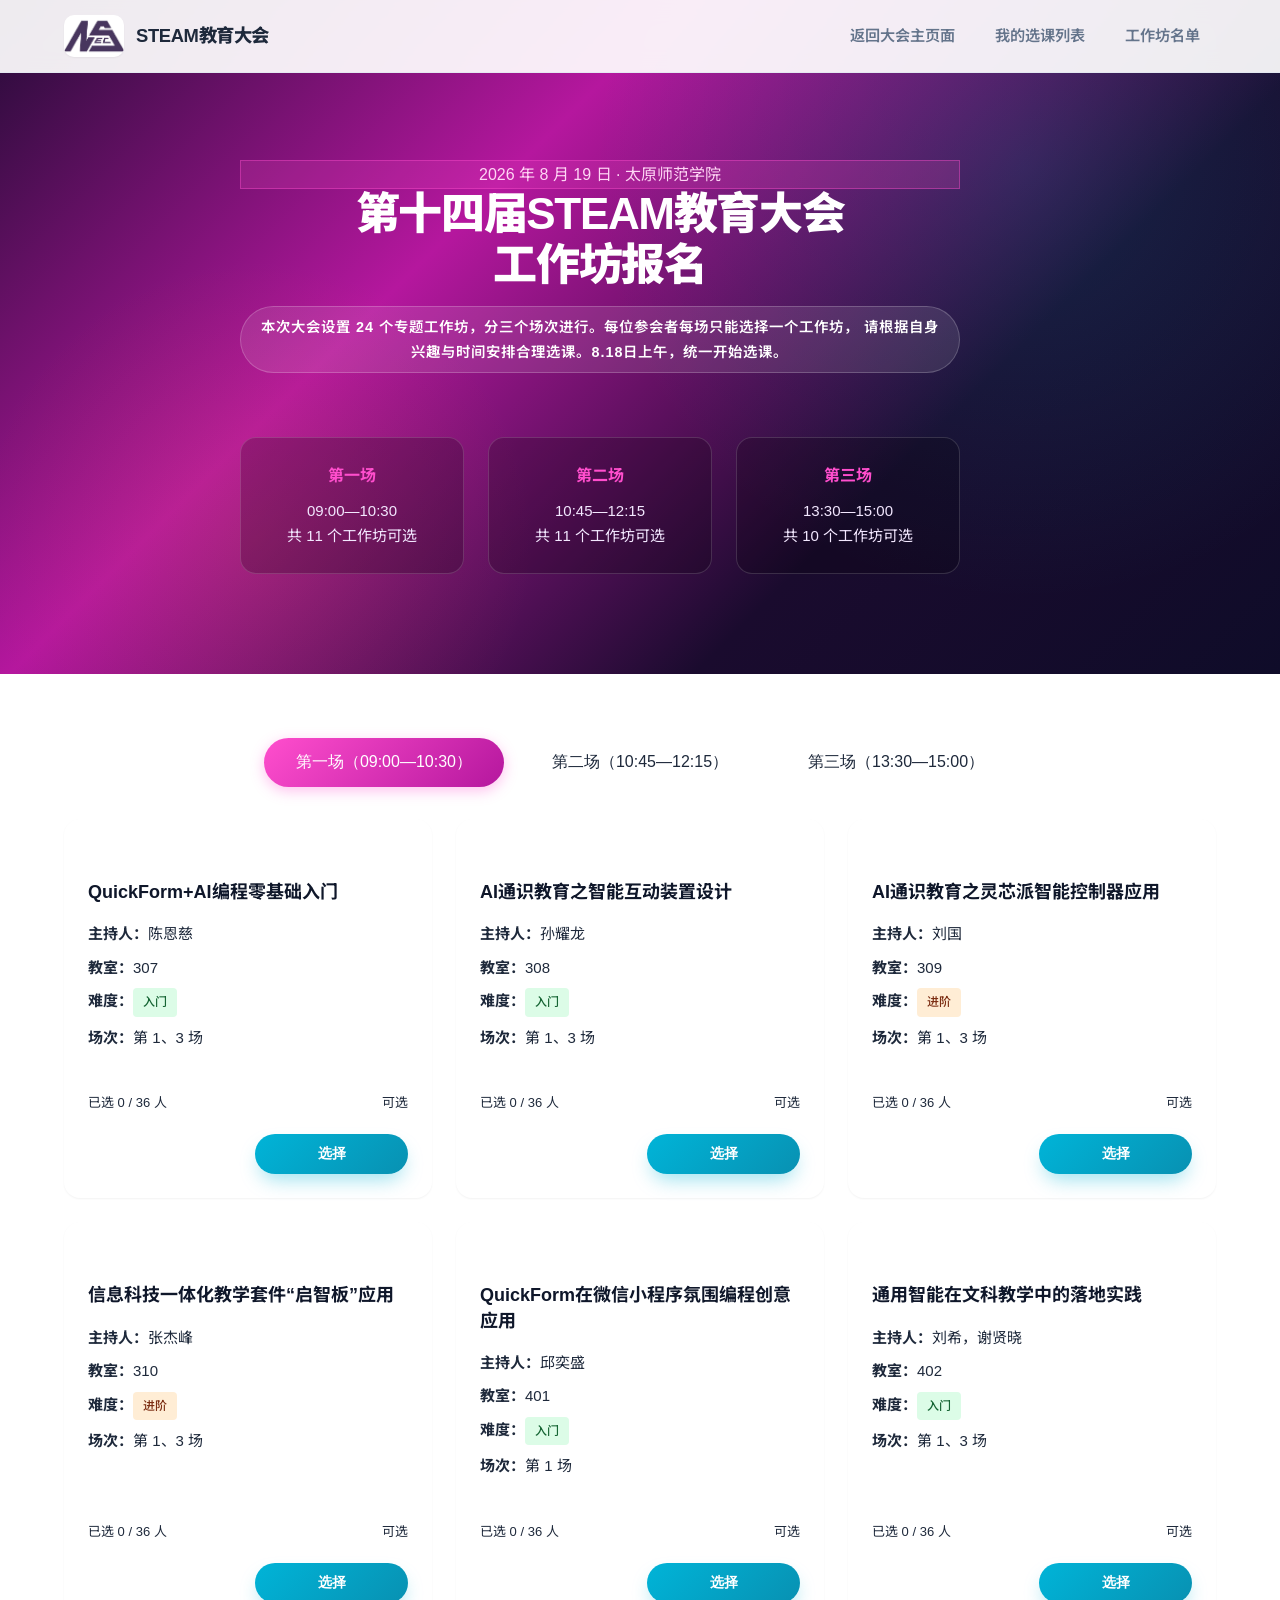
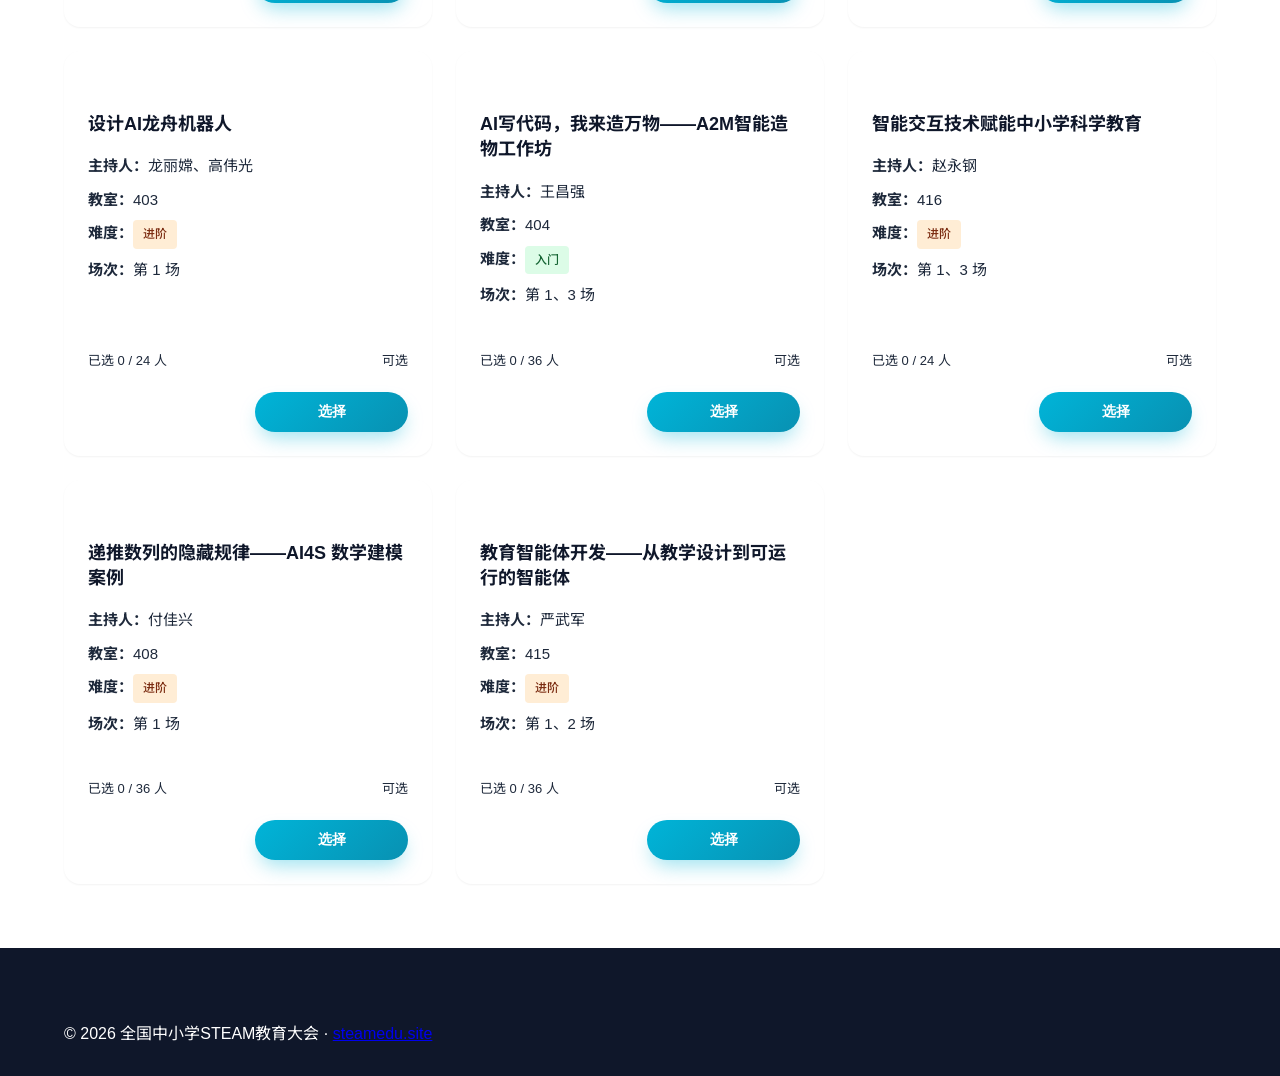
==== commit 15fc9d39: "Update index.html" ====
--- a/workshop/2026/index.html
+++ b/workshop/2026/index.html
@@ -556,6 +556,129 @@
       .modal {
         max-height: 95vh;
       }
+    }
+
+    .roster-tabs {
+      display: flex;
+      gap: 0.75rem;
+      margin-bottom: 1.5rem;
+      flex-wrap: wrap;
+    }
+
+    .roster-tab {
+      padding: 0.625rem 1.25rem;
+      font-size: 0.9375rem;
+      font-weight: 500;
+      color: var(--color-text, #1e293b);
+      background: #fff;
+      border: 1px solid var(--color-border, #e2e8f0);
+      border-radius: 999px;
+      cursor: pointer;
+      transition: all 0.2s;
+    }
+
+    .roster-tab:hover {
+      border-color: var(--color-primary, #0f4c81);
+      color: var(--color-primary, #0f4c81);
+    }
+
+    .roster-tab.active {
+      color: #fff;
+      background: linear-gradient(135deg, #ff4ecd, #b5179e);
+      border-color: transparent;
+    }
+
+    .roster-group {
+      margin-bottom: 1.5rem;
+    }
+
+    .roster-group-title {
+      margin: 0 0 0.75rem;
+      font-size: 1.0625rem;
+      font-weight: 700;
+      color: #0f172a;
+      padding-bottom: 0.5rem;
+      border-bottom: 2px solid var(--color-border, #e2e8f0);
+    }
+
+    .roster-list {
+      margin: 0;
+      padding: 0;
+      list-style: none;
+    }
+
+    .roster-list li {
+      padding: 0.5rem 0;
+      font-size: 0.9375rem;
+      color: var(--color-text, #1e293b);
+      border-bottom: 1px solid var(--color-border, #e2e8f0);
+    }
+
+    .roster-list li:last-child {
+      border-bottom: none;
+    }
+
+    .roster-session-tag {
+      display: inline-block;
+      margin-right: 0.5rem;
+      padding: 0.125rem 0.5rem;
+      font-size: 0.75rem;
+      color: #fff;
+      background: linear-gradient(135deg, #ff4ecd, #b5179e);
+      border-radius: 0.25rem;
+    }
+
+    .roster-toggle {
+      margin-left: 0.5rem;
+      padding: 0.25rem 0.625rem;
+      font-size: 0.8125rem;
+      font-weight: 500;
+      color: var(--color-primary, #0f4c81);
+      background: transparent;
+      border: 1px solid var(--color-primary, #0f4c81);
+      border-radius: 0.375rem;
+      cursor: pointer;
+      transition: all 0.2s;
+    }
+
+    .roster-toggle:hover {
+      color: #fff;
+      background: var(--color-primary, #0f4c81);
+    }
+
+    .roster-names {
+      margin-top: 0.625rem;
+      padding: 0.75rem 1rem;
+      background: var(--color-bg-alt, #f8fafc);
+      border: 1px solid var(--color-border, #e2e8f0);
+      border-radius: 0.5rem;
+    }
+
+    .roster-name-list {
+      margin: 0;
+      padding-left: 1.25rem;
+      font-size: 0.9375rem;
+      color: var(--color-text, #1e293b);
+    }
+
+    .roster-name-list li {
+      margin-bottom: 0.375rem;
+      padding: 0.25rem 0;
+    }
+
+    .roster-name-list li:last-child {
+      margin-bottom: 0;
+    }
+
+    .roster-empty {
+      margin: 0;
+      font-size: 0.9375rem;
+      color: var(--color-text-light, #64748b);
+    }
+
+    .roster-group-title .roster-toggle {
+      margin-left: 0.75rem;
+      vertical-align: middle;
     }
   </style>
 </head>
@@ -575,6 +698,7 @@
         <ul class="nav-list">
           <li><a href="../../current.html">返回大会主页面</a></li>
           <li><a href="#" id="mySelectionsLink">我的选课列表</a></li>
+          <li><a href="#" id="rosterLink">工作坊名单</a></li>
         </ul>
       </nav>
     </div>
@@ -711,6 +835,26 @@
     </div>
   </div>
 
+  <!-- Workshop Roster Modal -->
+  <div class="modal-overlay" id="rosterModal" aria-hidden="true">
+    <div class="modal" role="dialog" aria-modal="true" aria-labelledby="rosterModalTitle">
+      <div class="modal-header">
+        <h3 id="rosterModalTitle">工作坊名单</h3>
+        <button class="modal-close" data-close-modal>&times;</button>
+      </div>
+      <div class="modal-body">
+        <div class="roster-tabs">
+          <button class="roster-tab active" data-roster-view="session">按场次查看</button>
+          <button class="roster-tab" data-roster-view="workshop">按工作坊查看</button>
+        </div>
+        <div id="rosterContent"></div>
+      </div>
+      <div class="modal-footer">
+        <button class="btn btn-secondary btn-sm" data-close-modal>关闭</button>
+      </div>
+    </div>
+  </div>
+
   <script>
     // ==================== 配置参数 ====================
     // 工作坊人数限制上浮比例（0.2 = 20%）
@@ -1097,6 +1241,7 @@
     let submittedSessions = { 1: false, 2: false, 3: false };
     let selectionCounts = {};
     let existingUserSelections = {}; // phone -> { session -> workshopId }
+    let rosterSelections = {}; // key: `${workshopId}-${session}`, value: [{ name, session, workshopId }]
     let registeredUsers = [];
     let currentModalWorkshop = null;
     let verifyingSession = null;
@@ -1325,6 +1470,7 @@
 
         selectionCounts = {};
         existingUserSelections = {};
+        rosterSelections = {};
         const submissions = Array.isArray(data) ? data : (Array.isArray(data.submissions) ? data.submissions : []);
         submissions.forEach(item => {
           const records = Array.isArray(item.entries) ? item.entries : [item];
@@ -1338,6 +1484,12 @@
               if (phone && session) {
                 if (!existingUserSelections[phone]) existingUserSelections[phone] = {};
                 existingUserSelections[phone][session] = record.workshopId;
+              }
+
+              const name = (record.name || '').trim();
+              if (name) {
+                if (!rosterSelections[key]) rosterSelections[key] = [];
+                rosterSelections[key].push({ name, session, workshopId: record.workshopId });
               }
             }
           });
@@ -1602,6 +1754,113 @@
       }
     });
 
+    // Workshop roster
+    const SESSION_NAMES = {
+      1: '第一场（09:00—10:30）',
+      2: '第二场（10:45—12:15）',
+      3: '第三场（13:30—15:00）'
+    };
+
+    function getRosterNames(workshopId, session) {
+      const key = `${workshopId}-${session}`;
+      return (rosterSelections[key] || []).map(r => ({ name: r.name, session: r.session }));
+    }
+
+    function getRosterCount(workshopId, session) {
+      const key = `${workshopId}-${session}`;
+      return (rosterSelections[key] || []).length;
+    }
+
+    function renderRosterBySession() {
+      return [1, 2, 3].map(session => {
+        const workshops = getWorkshopsForSession(session).sort((a, b) => a.id - b.id);
+        return `
+          <div class="roster-group">
+            <h4 class="roster-group-title">${SESSION_NAMES[session]}</h4>
+            <ul class="roster-list">
+              ${workshops.map(w => `
+                <li>
+                  NO.${String(w.id).padStart(2, '0')} ${w.name}
+                  <button type="button" class="btn btn-link btn-sm roster-toggle" data-roster-workshop="${w.id}" data-roster-session="${session}">查看名单（${getRosterCount(w.id, session)}人）</button>
+                  <div class="roster-names" id="roster-${w.id}-${session}" style="display: none;"></div>
+                </li>
+              `).join('')}
+            </ul>
+          </div>
+        `;
+      }).join('');
+    }
+
+    function renderRosterByWorkshop() {
+      const sorted = [...WORKSHOPS].sort((a, b) => a.id - b.id);
+      return sorted.map(w => `
+        <div class="roster-group">
+          <h4 class="roster-group-title">NO.${String(w.id).padStart(2, '0')} ${w.name}</h4>
+          <ul class="roster-list">
+            ${[...w.sessions].sort((a, b) => a - b).map(s => `
+              <li>
+                <span class="roster-session-tag">第 ${s} 场</span>${SESSION_NAMES[s]}
+                <button type="button" class="btn btn-link btn-sm roster-toggle" data-roster-workshop="${w.id}" data-roster-session="${s}">查看名单（${getRosterCount(w.id, s)}人）</button>
+                <div class="roster-names" id="roster-${w.id}-${s}" style="display: none;"></div>
+              </li>
+            `).join('')}
+          </ul>
+        </div>
+      `).join('');
+    }
+
+    function bindRosterToggles() {
+      document.querySelectorAll('.roster-toggle').forEach(btn => {
+        btn.addEventListener('click', () => {
+          const workshopId = parseInt(btn.dataset.rosterWorkshop, 10);
+          const session = btn.dataset.rosterSession;
+          const namesDiv = document.getElementById(`roster-${workshopId}-${session}`);
+          if (!namesDiv) return;
+
+          if (namesDiv.style.display === 'none') {
+            const names = getRosterNames(workshopId, parseInt(session, 10));
+
+            if (names.length === 0) {
+              namesDiv.innerHTML = '<p class="roster-empty">暂无选课记录。</p>';
+            } else {
+              namesDiv.innerHTML = `
+                <ol class="roster-name-list">
+                  ${names.map(item => `<li>${item.name}</li>`).join('')}
+                </ol>
+              `;
+            }
+            namesDiv.style.display = 'block';
+            btn.textContent = '收起名单';
+          } else {
+            namesDiv.style.display = 'none';
+            btn.textContent = '查看名单';
+          }
+        });
+      });
+    }
+
+    function renderRoster(view) {
+      const content = document.getElementById('rosterContent');
+      content.innerHTML = view === 'workshop' ? renderRosterByWorkshop() : renderRosterBySession();
+      bindRosterToggles();
+    }
+
+    document.getElementById('rosterLink').addEventListener('click', (e) => {
+      e.preventDefault();
+      document.querySelectorAll('.roster-tab').forEach(t => t.classList.remove('active'));
+      document.querySelector('.roster-tab[data-roster-view="session"]').classList.add('active');
+      renderRoster('session');
+      openModal('rosterModal');
+    });
+
+    document.querySelectorAll('.roster-tab').forEach(tab => {
+      tab.addEventListener('click', () => {
+        document.querySelectorAll('.roster-tab').forEach(t => t.classList.remove('active'));
+        tab.classList.add('active');
+        renderRoster(tab.dataset.rosterView);
+      });
+    });
+
     // Initialize
     (async function init() {
       await Promise.all([loadSelectionCounts(), loadRegisteredUsers()]);
